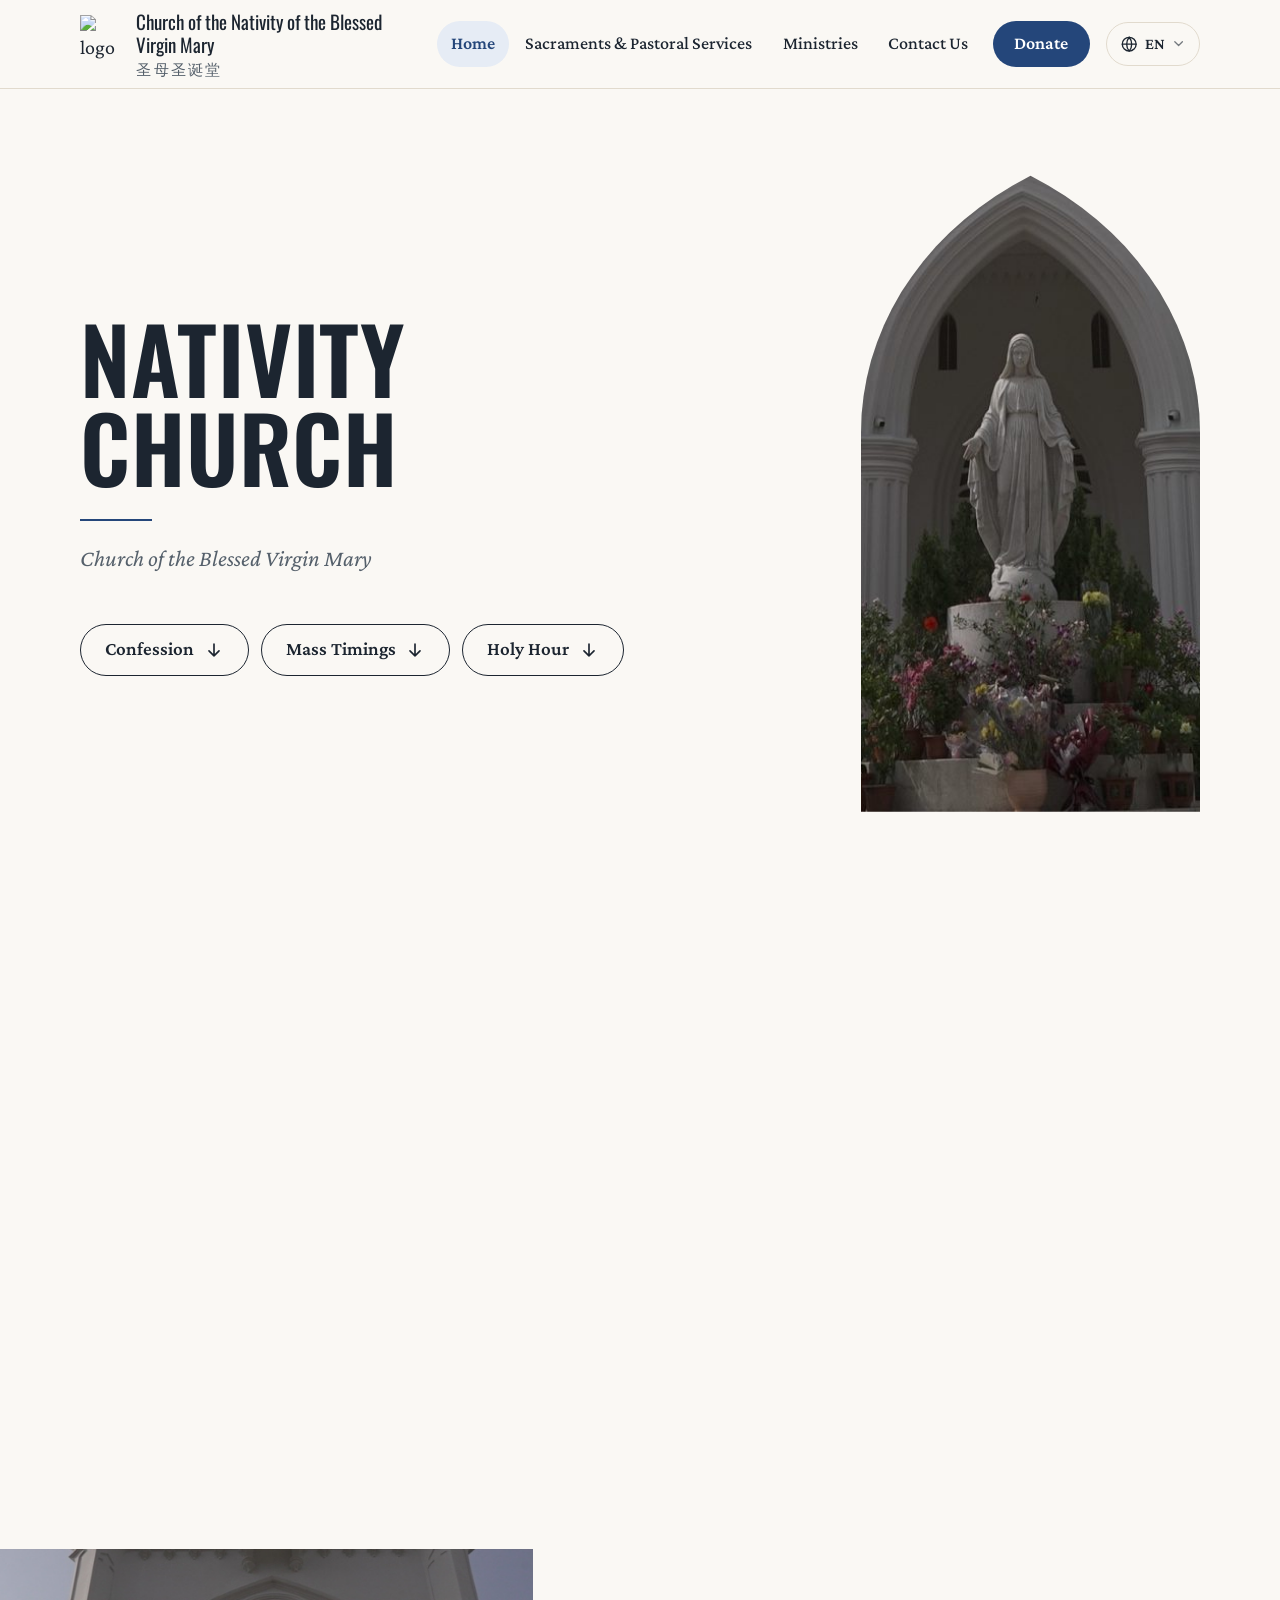
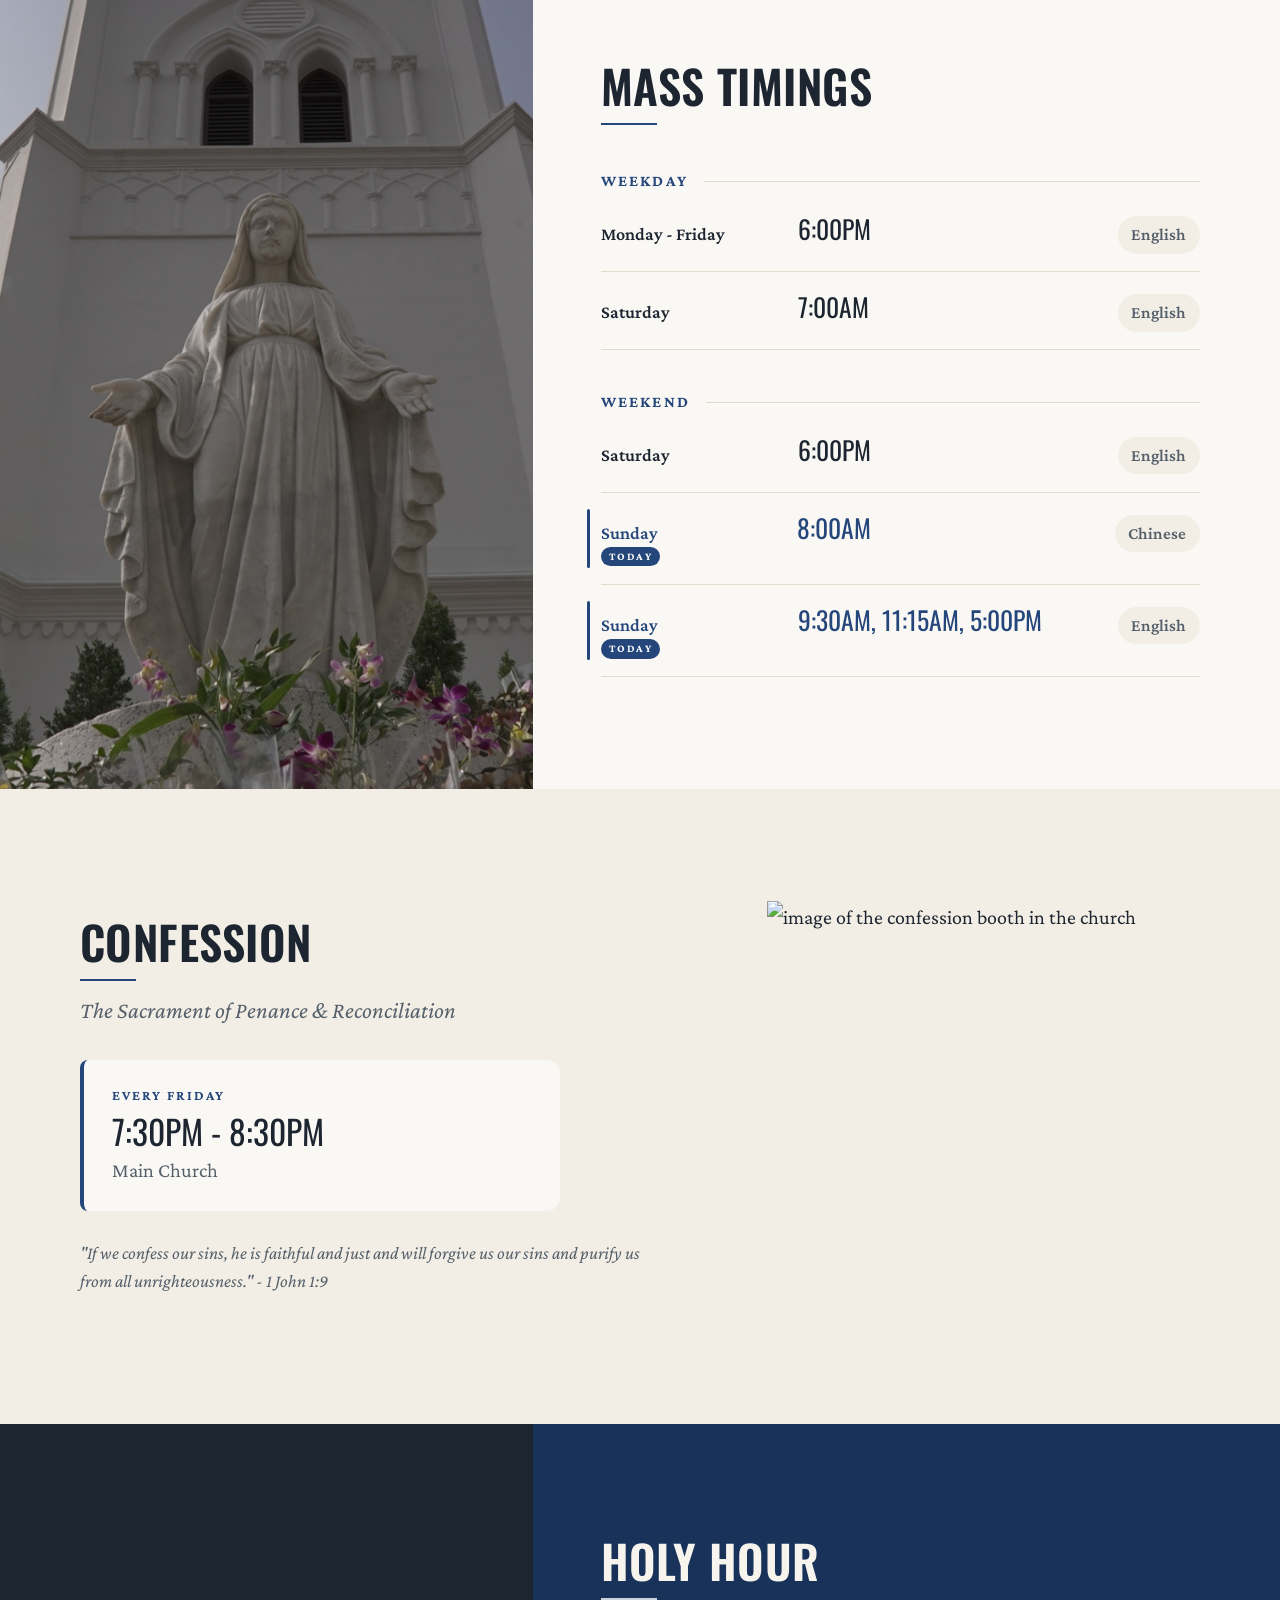
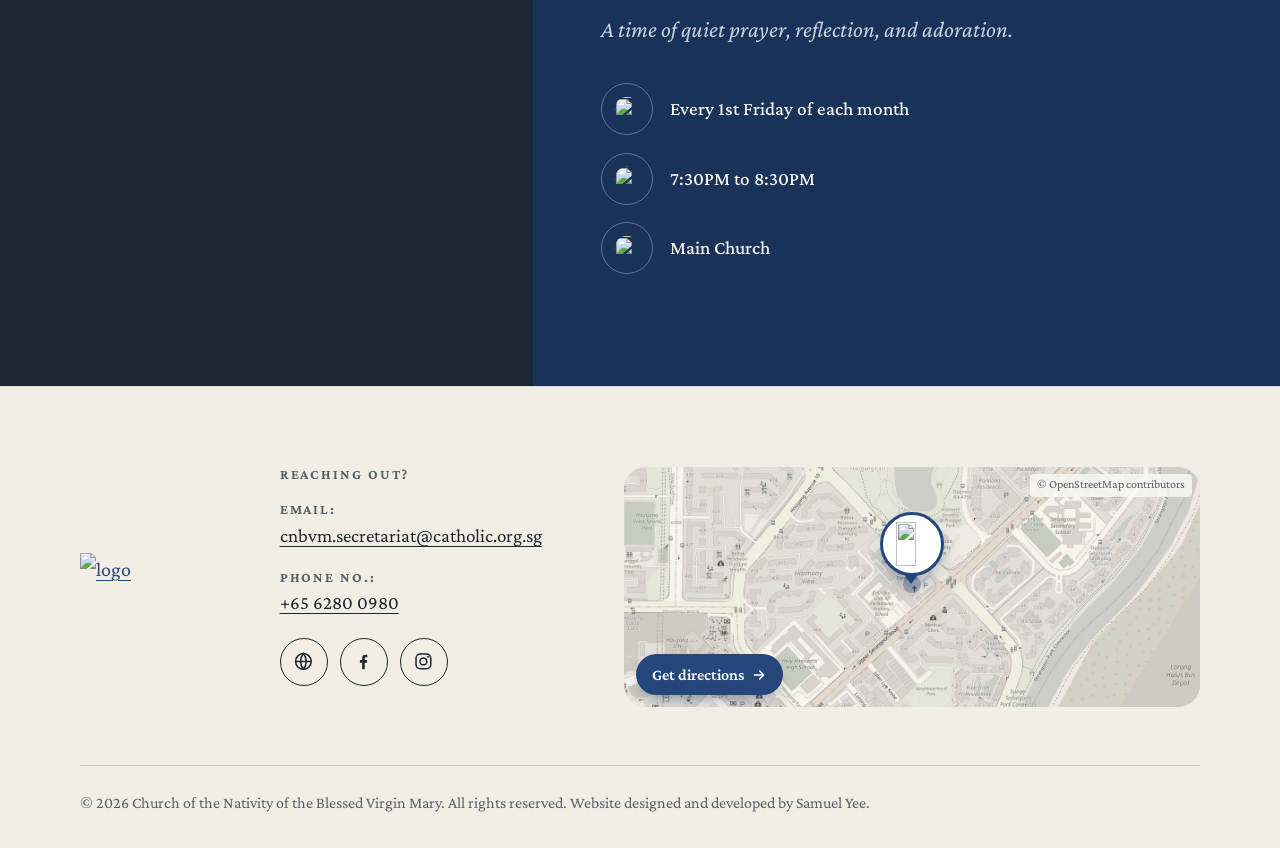
==== index.html @ 43375ed0 "commit" ====
<!DOCTYPE html>
<html lang="en">

<head>
    <meta charset="UTF-8">
    <meta name="viewport" content="width=device-width, initial-scale=1.0">
    <!-- link preview (WhatsApp, Facebook, Telegram, X, iMessage, etc.) -->
    <link rel="canonical" href="https://samwoh05.github.io/nobvm-parish-website/">
    <meta property="og:type" content="website">
    <meta property="og:site_name" content="Church of the Nativity of the Blessed Virgin Mary">
    <meta property="og:locale" content="en_SG">
    <meta property="og:title" content="Nativity Church">
    <meta property="og:description" content="Church of the Nativity of the Blessed Virgin Mary - Mass timings, Confession, Holy Hour, clergy, sacraments, ministries and more.">
    <meta property="og:url" content="https://samwoh05.github.io/nobvm-parish-website/">
    <meta property="og:image" content="https://samwoh05.github.io/nobvm-parish-website/image/og-logo.jpg">
    <meta property="og:image:secure_url" content="https://samwoh05.github.io/nobvm-parish-website/image/og-logo.jpg">
    <meta property="og:image:type" content="image/jpeg">
    <meta property="og:image:width" content="1200">
    <meta property="og:image:height" content="630">
    <meta property="og:image:alt" content="Church of the Nativity of the Blessed Virgin Mary logo: a sketch of the church">
    <!-- older link readers -->
    <link rel="image_src" href="https://samwoh05.github.io/nobvm-parish-website/image/og-logo.jpg">
    <meta itemprop="image" content="https://samwoh05.github.io/nobvm-parish-website/image/og-logo.jpg">
    <meta name="thumbnail" content="https://samwoh05.github.io/nobvm-parish-website/image/og-logo-square.jpg">
    <!-- page transition: keep the curtain up while arriving from another page on this site -->
    <script>
        try {
            if (sessionStorage.getItem('nativity-transition')) {
                sessionStorage.removeItem('nativity-transition');
                document.documentElement.classList.add('is-arriving');
                setTimeout(function () { document.documentElement.classList.remove('is-arriving'); }, 2500);
            }
        } catch (e) { }
        // language: hide the page for a moment while Chinese/Tamil is swapped in (main.js / i18n.js)
        try {
            var lang = (location.search.match(/[?&]lang=(zh|ta)\b/) || [])[1] || localStorage.getItem('nativity-lang');
            if (lang === 'zh' || lang === 'ta') {
                var root = document.documentElement;
                root.lang = lang === 'zh' ? 'zh-Hans' : 'ta';
                root.classList.add('i18n-pending');
                setTimeout(function () { root.classList.remove('i18n-pending'); }, 1500);
            }
        } catch (e) { }
    </script>
    <!-- the website title -->
    <title>Nativity Church</title>

    <!-- changing of website icon -->
    <link rel="icon" type="image/png" href="logo/mother-mary-icon.png">
    <link rel="apple-touch-icon" href="logo/apple-touch-icon.png">

    <!-- fonts used on every page -->
    <link rel="preconnect" href="https://fonts.googleapis.com">
    <link rel="preconnect" href="https://fonts.gstatic.com" crossorigin>
    <link href="https://fonts.googleapis.com/css2?family=Crimson+Pro:ital,wght@0,400..700;1,400..700&family=Oswald:wght@500..700&display=swap" rel="stylesheet">

    <!-- link to external css file under css folder -->
    <link href="css/style.css?v=20261101-1" type="text/css" rel="stylesheet">

    <!-- link to external js file -->
    <script src="i18n.js?v=20261031-1" defer></script>
    <script src="main.js?v=20261101-1" defer></script>
    <!-- <link rel="manifest" href="manifest.json"> -->

    <meta name="theme-color" content="#FAF8F4">

    <!-- meta description -->
    <meta name="description"
        content="Church of the Nativity of the Blessed Virgin Mary - Information on Church Timing, Clergy, Sacraments, Ministry and more" />
    <meta name="twitter:card" content="summary_large_image">
    <meta name="twitter:title" content="Nativity Church">
    <meta name="twitter:description" content="Church of the Nativity of the Blessed Virgin Mary - Mass timings, Confession, Holy Hour, clergy, sacraments, ministries and more.">
    <meta name="twitter:image" content="https://samwoh05.github.io/nobvm-parish-website/image/og-logo.jpg">
</head>

<body class="indexpg">
    <a class="skip-link" href="#main">Skip to content</a>

    <!-- menu bar -->
    <header class="site-header">
        <div class="container header-inner">
            <!-- logo & church name -->
            <a class="brand" href="index.html">
                <img class="brand-logo" src="logo/nativityChurchLogo.png" alt="logo" width="750" height="1016">
                <span class="brand-text">
                    <span class="brand-name">Church of the Nativity of the Blessed Virgin Mary</span>
                    <span class="brand-zh" lang="zh-Hans">圣母圣诞堂</span>
                </span>
            </a>

            <!-- menu button (smaller screens) -->
            <button class="nav-toggle" type="button" aria-expanded="false" aria-controls="site-nav">
                <span class="nav-toggle-icon" aria-hidden="true"><span></span></span>
                Menu
            </button>

            <!-- navigation -->
            <nav class="site-nav" id="site-nav" aria-label="Main">
                <ul>
                    <li><a href="index.html" aria-current="page">Home</a></li>
                    <!-- <li><a href="about.html">About Us</a></li> -->
                    <li><a href="sacrament.html">Sacraments &amp; Pastoral Services</a></li>
                    <li><a href="ministry.html">Ministries</a></li>
                    <li><a href="clergy.html">Contact Us</a></li>
                    <li><a href="donate.html" class="nav-donate">Donate</a></li>
                </ul>
            </nav>
        </div>
    </header>

    <!-- content -->
    <main id="main">
        <!-- home page -->
        <article id="home">
            <section class="hero hero--portal">
                <div class="hero-stage">
                    <!-- full photo: starts inside the doorway arch and opens up into the background as you
                         scroll (positioned by main.js) -->
                    <div class="hero-bg" aria-hidden="true">
                        <img src="image/parish-front.jpg" alt="" width="1080" height="1920" fetchpriority="high">
                        <div class="hero-shade"></div>
                    </div>

                <div class="container hero-grid">
                    <div class="hero-text">
                        <h1>NATIVITY CHURCH</h1>
                        <!-- can put a short one liner here -->
                        <p class="hero-sub lead">Church of the Blessed Virgin Mary</p>
                        <div class="hero-actions">
                            <a class="btn btn--jump" href="#confessionSch">Confession</a>
                            <a class="btn btn--jump" href="#massSchedule">Mass Timings</a>
                            <a class="btn btn--jump" href="#holyHour">Holy Hour</a>
                        </div>
                    </div>
                    <!-- arch frame, lined up with the church doorway behind the statue -->
                    <div class="hero-media hero-portal-frame"></div>
                </div>
                </div>
            </section>

            <!-- mass schedule -->
            <section id="massSchedule" class="bleed bleed--media-left">
                <!-- images on the left (full bleed) -->
                <div class="bleed-media">
                    <img src="image/mothermary1.JPG" alt="mass photo 1" width="1920" height="1080" loading="lazy"
                        data-parallax>
                </div>

                <!-- details -->
                <div class="bleed-body">
                    <h2 class="section-title">Mass Timings</h2>
                    <div class="mass-times">
                        <!-- weekday detail -->
                        <h3 class="mass-group">WEEKDAY</h3>
                        <div class="mass-row">
                            <h4>Monday - Friday</h4>
                            <p class="mass-time">6:00PM</p>
                            <p class="mass-lang">English</p>
                        </div>
                        <div class="mass-row">
                            <h4>Saturday</h4>
                            <p class="mass-time">7:00AM</p>
                            <p class="mass-lang">English</p>
                        </div>

                        <!-- weekend detail -->
                        <h3 class="mass-group">WEEKEND</h3>
                        <div class="mass-row">
                            <h4>Saturday</h4>
                            <p class="mass-time">6:00PM</p>
                            <p class="mass-lang">English</p>
                        </div>
                        <div class="mass-row">
                            <h4>Sunday</h4>
                            <p class="mass-time">8:00AM</p>
                            <p class="mass-lang">Chinese</p>
                        </div>
                        <div class="mass-row">
                            <h4>Sunday</h4>
                            <p class="mass-time">9:30AM, 11:15AM, 5:00PM</p>
                            <p class="mass-lang">English</p>
                        </div>
                        <!-- <div class="mass-row">
                            <h4>Mass</h4>
                            <p class="mass-time">11:15AM</p>
                            <p class="mass-lang">English</p>
                        </div>
                        <div class="mass-row">
                            <h4>Mass</h4>
                            <p class="mass-time">5:00PM</p>
                            <p class="mass-lang">English</p>
                        </div> -->
                    </div>
                </div>
            </section>

            <!-- confession schedule -->
            <section id="confessionSch" class="section section--stone">
                <div class="container split">
                    <!-- details on the left -->
                    <div class="split-body">
                        <h2 class="section-title">Confession</h2>
                        <p class="lead">The Sacrament of Penance &amp; Reconciliation</p>
                        <div class="info-card">
                            <p class="info-card-label">Every Friday</p>
                            <p class="info-card-time">7:30PM - 8:30PM</p>
                            <p class="info-card-place">Main Church</p>
                        </div>
                        <p class="verse">"If we confess our sins, he is faithful and just and will forgive us our sins and
                            purify us from all unrighteousness." - 1 John 1:9</p>
                    </div>
                    <!-- img on the right -->
                    <div class="split-media">
                        <img src="image/confession_1.jpg" alt="image of the confession booth in the church" width="500"
                            height="322" loading="lazy">
                    </div>
                </div>
            </section>

            <!-- holy hour -->
            <section id="holyHour" class="bleed bleed--media-left bleed--dark">
                <div class="bleed-media">
                    <img src="image/church_2.jpg" alt="" width="746" height="1076" loading="lazy" data-parallax>
                </div>
                <!-- details -->
                <div class="bleed-body holy-body">
                    <h2 class="section-title">HOLY HOUR</h2>
                    <p class="lead">A time of quiet prayer, reflection, and adoration.</p>
                    <ul class="holy-list">
                        <li>
                            <img src="image/calender_icon.png" alt="" width="75" height="75">
                            <p>Every 1st Friday of each month</p>
                        </li>
                        <li>
                            <img src="image/clock_icon.png" alt="" width="75" height="75">
                            <p>7:30PM to 8:30PM</p>
                        </li>
                        <li>
                            <img src="image/church_icon.png" alt="" width="75" height="75">
                            <p>Main Church</p>
                        </li>
                    </ul>
                </div>
            </section>
        </article>
    </main>

    <!-- Footer -->
    <footer class="site-footer">
        <div class="container footer-grid">
            <div class="footer-brand">
                <!-- back to homescreen -->
                <a class="footer-logo" href="index.html">
                    <img src="logo/nativityChurchLogo.png" alt="logo" width="750" height="1016">
                </a>
            </div>


            <div class="footer-contact">
                <h2 class="footer-heading">Reaching out?</h2>
                <p><b>Email: </b><a href="mailto:cnbvm.secretariat@catholic.org.sg">cnbvm.secretariat@catholic.org.sg</a></p>
                <p><b>Phone no.: </b><a href="tel:+6562800980">+65 6280 0980</a></p>
                <div class="social">
                    <a href="https://mycatholic.sg/parish/nativityofblessedvirgin" target="_blank" rel="noopener"
                        class="social-link" aria-label="myCatholic.sg"><svg viewBox="0 0 24 24" fill="none" stroke="currentColor" stroke-width="1.75" stroke-linecap="round" stroke-linejoin="round" aria-hidden="true"><circle cx="12" cy="12" r="9"/><path d="M3 12h18M12 3a14 14 0 0 1 0 18M12 3a14 14 0 0 0 0 18"/></svg></a>

                    <a href="https://www.facebook.com/ChurchOfTheNativityOfTheBlessedVirginMary/mentions/" target="_blank"
                        rel="noopener" class="social-link" aria-label="Facebook"><svg viewBox="0 0 24 24" fill="currentColor" aria-hidden="true"><path d="M13.5 21v-7.5h2.5l.4-3h-2.9V8.6c0-.9.3-1.5 1.5-1.5h1.5V4.4c-.3 0-1.2-.1-2.2-.1-2.2 0-3.7 1.3-3.7 3.8v2.4H8v3h2.6V21h2.9z"/></svg></a>

                    <a href="https://www.instagram.com/nativitychurchsg/" target="_blank" rel="noopener"
                        class="social-link" aria-label="Instagram"><svg viewBox="0 0 24 24" fill="none" stroke="currentColor" stroke-width="1.75" aria-hidden="true"><rect x="3.5" y="3.5" width="17" height="17" rx="5"/><circle cx="12" cy="12" r="4"/><circle cx="17.3" cy="6.7" r="1.1" fill="currentColor" stroke="none"/></svg></a>
                </div>
            </div>

            <!-- where to find us: map from OpenStreetMap, recoloured to match the site; tapping it opens Google Maps -->
            <div class="footer-map">
                <img class="footer-map-img" src="image/footer-map.jpg" alt="" width="1800" height="760" loading="lazy">
                <span class="footer-map-pin" aria-hidden="true"><img src="logo/nativityChurchLogo.png" alt="" width="750" height="1016"></span>
                <a class="footer-map-link" href="https://maps.app.goo.gl/Wim4fjSCAS21MsJy7" target="_blank" rel="noopener">
                    <span class="footer-map-card">
                        <span class="footer-map-name sr-only">Church of the Nativity of the Blessed Virgin Mary</span>
                        <span class="footer-map-cta">Get directions</span>
                    </span>
                </a>
                <a class="footer-map-credit" href="https://www.openstreetmap.org/copyright" target="_blank" rel="noopener">© OpenStreetMap contributors</a>
            </div>
        </div>

        <div class="container footer-bottom">
            <p>© 2026 Church of the Nativity of the Blessed Virgin Mary. All rights reserved. Website designed and
                developed by Samuel Yee.</p>
        </div>
    </footer>
</body>

</html>
---- css/style.css ----
/*=================================================
    Church of the Nativity of the Blessed Virgin Mary
    Stylesheet
=================================================*/

/*=======================
         fonts
=======================*/
@font-face {
    font-family: "Gloock";
    src: url("../font/Gloock-Regular.woff") format("woff");
    font-weight: 400;
    font-display: swap;
}

/* Headings use Oswald (free, Google Fonts): the closest open-licence match to Moara Bold Condensed. */

/* Athelas (text) is an Apple system font: it is used wherever the device has it; it can't be served
   from the site, so Crimson Pro (loaded from Google Fonts in each page's <head>) stands in elsewhere. */

/*=======================
         tokens
=======================*/
:root {
    color-scheme: light;

    /* colour — warm white plaster, deep ink, Marian blue */
    --paper: #FAF8F4;
    --stone: #F2EEE6;
    --line: #E1DACD;
    --ink: #1C2530;
    --muted: #55606B;
    --marian: #24467A;
    --marian-deep: #18325A;
    --marian-tint: #E6ECF5;
    --on-dark: #F7F4EE;
    --on-dark-muted: #C9D1DC;

    /* type */
    --font-display: "Oswald", "Gloock", "Noto Sans Tamil", "Tamil Sangam MN", "Songti SC", "Noto Serif SC", "Noto Serif CJK SC", Georgia, serif;
    --font-body: "Athelas", "Crimson Pro", "Noto Sans Tamil", "Tamil Sangam MN", "Songti SC", "PingFang SC", "Hiragino Sans GB", "Noto Sans SC", "Microsoft YaHei", system-ui, sans-serif;
    --font-quote: var(--font-body);

    --fs-display: clamp(2.75rem, 1.35rem + 5.4vw, 5.75rem);
    --fs-h1: clamp(2.25rem, 1.55rem + 2.9vw, 4rem);
    --fs-h2: clamp(1.875rem, 1.4rem + 1.9vw, 2.875rem);
    --fs-h3: clamp(1.375rem, 1.2rem + 0.6vw, 1.75rem);
    --fs-lead: clamp(1.1875rem, 1.05rem + 0.5vw, 1.4375rem);
    --fs-body: 1.25rem;
    --fs-small: 1.125rem;
    --fs-label: .875rem;
    --tracking-display: .01em;
    --tracking-label: .14em;
    --tracking-caps: .06em;
    --leading-display: 1.05;
    --leading-body: 1.65;

    /* shape & space */
    --radius-lg: 22px;
    --radius: 14px;
    --radius-sm: 8px;
    --gutter: clamp(1rem, 4vw, 2.5rem);
    /* from the content's edge to the screen's edge: photos pull out by this much to run off the page */
    --screen-edge: max(var(--gutter), calc((100vw - 1200px) / 2 + var(--gutter)));
    --section-y: clamp(4rem, 3rem + 5vw, 7.5rem);
    --header-h: 84px;

    --shadow: 0 1px 2px rgba(28, 37, 48, .06), 0 18px 40px -18px rgba(24, 50, 90, .28);
    --ease: cubic-bezier(.2, .7, .2, 1);


    /* the church doorway behind the statue (333 × 625 px in parish-front.jpg, arch springs at 252 px);
       the same curve main.js draws */
    --lancet: url("data:image/svg+xml,%3Csvg xmlns='http://www.w3.org/2000/svg' viewBox='0 0 333 625' preserveAspectRatio='none'%3E%3Cpath d='M0 625V252A333 291 0 0 1 166.5 0A333 291 0 0 1 333 252V625z'/%3E%3C/svg%3E");

    /* icons */
    --i-arrow-down: url("data:image/svg+xml,%3Csvg xmlns='http://www.w3.org/2000/svg' viewBox='0 0 24 24' fill='none' stroke='%23000' stroke-width='2' stroke-linecap='round' stroke-linejoin='round'%3E%3Cpath d='M12 5v14M6 13l6 6 6-6'/%3E%3C/svg%3E");
    --i-arrow-right: url("data:image/svg+xml,%3Csvg xmlns='http://www.w3.org/2000/svg' viewBox='0 0 24 24' fill='none' stroke='%23000' stroke-width='2' stroke-linecap='round' stroke-linejoin='round'%3E%3Cpath d='M5 12h14M13 6l6 6-6 6'/%3E%3C/svg%3E");
}

/*============================
        reset & elements
=============================*/
*,
*::before,
*::after {
    box-sizing: border-box;
    margin: 0;
    padding: 0;
}

html {
    scroll-behavior: smooth;
    -webkit-text-size-adjust: 100%;
    text-size-adjust: 100%;
}

body {
    min-height: 100vh;
    background-color: var(--paper);
    color: var(--ink);
    font-family: var(--font-body);
    font-size: var(--fs-body);
    font-weight: 400;
    line-height: var(--leading-body);
    -webkit-font-smoothing: antialiased;
    -moz-osx-font-smoothing: grayscale;
    overflow-x: hidden;
}

img {
    display: block;
    max-width: 100%;
    height: auto;
}

h1,
h2,
h3,
h4 {
    font-family: var(--font-display);
    font-weight: 600;
    line-height: var(--leading-display);
    text-wrap: balance;
}

p {
    text-wrap: pretty;
}

b,
strong {
    font-weight: 650;
}

a {
    color: var(--marian);
    text-decoration-thickness: 1px;
    text-underline-offset: .22em;
    transition: color .2s var(--ease);
}

a:hover {
    color: var(--marian-deep);
}

:focus-visible {
    outline: 3px solid var(--marian);
    outline-offset: 3px;
    border-radius: 6px;
}

[id] {
    scroll-margin-top: calc(var(--header-h) + 1rem);
}

button {
    font: inherit;
}

main {
    display: block;
}

/*============================
        layout helpers
=============================*/
.container {
    width: 100%;
    max-width: 1200px;
    margin-inline: auto;
    padding-inline: var(--gutter);
}

.section {
    padding-block: var(--section-y);
}

.section--stone {
    background-color: var(--stone);
}

.section-title {
    font-size: var(--fs-h2);
    text-transform: uppercase;
    letter-spacing: var(--tracking-display);
    margin-bottom: clamp(1.75rem, 1rem + 2.5vw, 3rem);
}

.lead {
    font-family: var(--font-quote);
    font-style: italic;
    font-size: var(--fs-lead);
    line-height: 1.5;
    color: var(--muted);
}

.skip-link {
    position: absolute;
    left: 1rem;
    top: 1rem;
    /* parked above the screen by its own height, so longer translations stay hidden too */
    transform: translateY(calc(-100% - 2rem));
    z-index: 100;
    padding: .75rem 1.25rem;
    border-radius: var(--radius-sm);
    background: var(--ink);
    color: var(--on-dark);
    font-weight: 600;
    text-decoration: none;
}

.skip-link:focus {
    transform: none;
    color: var(--on-dark);
}

/*============================
           buttons
=============================*/
.btn {
    display: inline-flex;
    align-items: center;
    justify-content: center;
    gap: .6rem;
    min-height: 3.25rem;
    padding: .7rem 1.5rem;
    border: 1.5px solid var(--ink);
    border-radius: 999px;
    background-color: transparent;
    color: var(--ink);
    font-family: var(--font-body);
    font-size: 1.1875rem;
    font-weight: 600;
    line-height: 1.2;
    text-align: center;
    text-decoration: none;
    cursor: pointer;
    transition: background-color .25s var(--ease), color .25s var(--ease), border-color .25s var(--ease), transform .15s var(--ease);
}

.btn:hover {
    background-color: var(--ink);
    color: var(--paper);
}

.btn:active {
    transform: translateY(1px) scale(.99);
}

.btn--primary {
    border-color: var(--marian);
    background-color: var(--marian);
    color: #fff;
}

.btn--primary:hover {
    border-color: var(--marian-deep);
    background-color: var(--marian-deep);
    color: #fff;
}

/* jump-to-section buttons get a small down arrow */
.btn--jump::after {
    content: "";
    flex-shrink: 0;
    width: 1.05em;
    height: 1.05em;
    background-color: currentColor;
    -webkit-mask: var(--i-arrow-down) center / contain no-repeat;
    mask: var(--i-arrow-down) center / contain no-repeat;
    transition: transform .25s var(--ease);
}

.btn--jump:hover::after {
    transform: translateY(2px);
}

/* ======================
          header
========================*/
.site-header {
    position: sticky;
    top: 0;
    z-index: 50;
    background-color: rgba(250, 248, 244, .94);
    -webkit-backdrop-filter: saturate(1.4) blur(12px);
    backdrop-filter: saturate(1.4) blur(12px);
    border-bottom: 1px solid var(--line);
    transition: box-shadow .3s var(--ease);
}

/* soft shadow once the page is scrolled (set by main.js) */
.site-header.is-scrolled {
    box-shadow: 0 14px 30px -22px rgba(28, 37, 48, .45);
}

.header-inner {
    display: flex;
    align-items: center;
    justify-content: space-between;
    gap: 1.5rem;
    min-height: var(--header-h);
    padding-block: .65rem;
}

.brand {
    display: flex;
    align-items: center;
    gap: .85rem;
    color: var(--ink);
    text-decoration: none;
}

.brand:hover {
    color: var(--ink);
}

.brand-logo {
    width: auto;
    height: 58px;
    flex-shrink: 0;
}

.brand-text {
    display: flex;
    flex-direction: column;
    line-height: 1.2;
}

.brand-name {
    max-width: 17em;
    font-family: var(--font-display);
    font-size: 1.1875rem;
}

.brand-zh {
    margin-top: .2rem;
    font-family: var(--font-display);
    font-size: .95rem;
    letter-spacing: var(--tracking-label);
    color: var(--muted);
}

/* nav */
.site-nav ul {
    display: flex;
    align-items: center;
    gap: .2rem;
    list-style: none;
}

.site-nav a {
    display: inline-flex;
    align-items: center;
    min-height: 2.75rem;
    padding: .5rem .85rem;
    border-radius: 999px;
    color: var(--ink);
    font-size: var(--fs-small);
    font-weight: 500;
    text-decoration: none;
    white-space: nowrap;
    transition: background-color .2s var(--ease), color .2s var(--ease);
}

.site-nav a:hover {
    background-color: var(--stone);
    color: var(--ink);
}

.site-nav a[aria-current="page"] {
    background-color: var(--marian-tint);
    color: var(--marian);
    font-weight: 600;
}

.site-nav a.nav-donate {
    margin-left: .5rem;
    padding-inline: 1.35rem;
    background-color: var(--marian);
    color: #fff;
    font-weight: 600;
}

.site-nav a.nav-donate:hover,
.site-nav a.nav-donate[aria-current="page"] {
    background-color: var(--marian-deep);
    color: #fff;
}

/* menu button (small screens only) */
.nav-toggle {
    display: none;
    align-items: center;
    gap: .6rem;
    flex-shrink: 0;
    min-height: 3rem;
    padding: .5rem 1.1rem;
    border: 1.5px solid var(--ink);
    border-radius: 999px;
    background: transparent;
    color: var(--ink);
    font-size: var(--fs-small);
    font-weight: 600;
    cursor: pointer;
}

.nav-toggle-icon {
    position: relative;
    width: 18px;
    height: 12px;
}

.nav-toggle-icon::before,
.nav-toggle-icon::after,
.nav-toggle-icon span {
    content: "";
    position: absolute;
    left: 0;
    width: 100%;
    height: 2px;
    border-radius: 2px;
    background-color: currentColor;
    transition: transform .25s var(--ease), opacity .2s var(--ease);
}

.nav-toggle-icon::before {
    top: 0;
}

.nav-toggle-icon span {
    top: 5px;
}

.nav-toggle-icon::after {
    top: 10px;
}

.nav-open .nav-toggle-icon::before {
    transform: translateY(5px) rotate(45deg);
}

.nav-open .nav-toggle-icon span {
    opacity: 0;
}

.nav-open .nav-toggle-icon::after {
    transform: translateY(-5px) rotate(-45deg);
}

@media (max-width: 1199px) {
    .nav-toggle {
        display: inline-flex;
    }

    .site-nav {
        position: absolute;
        top: 100%;
        left: 0;
        right: 0;
        display: none;
        max-height: calc(100vh - var(--header-h));
        overflow-y: auto;
        background-color: var(--paper);
        border-bottom: 1px solid var(--line);
        box-shadow: 0 24px 40px -24px rgba(28, 37, 48, .35);
    }

    .nav-open .site-nav {
        display: block;
    }

    .site-nav ul {
        flex-direction: column;
        align-items: stretch;
        gap: 0;
        max-width: 1200px;
        margin-inline: auto;
        padding: .5rem var(--gutter) 1.5rem;
    }

    .site-nav li+li {
        border-top: 1px solid var(--line);
    }

    .site-nav li:last-child {
        border-top: 0;
    }

    .site-nav a {
        display: flex;
        justify-content: space-between;
        min-height: 3.75rem;
        padding: .75rem .25rem;
        border-radius: 0;
        font-size: 1.25rem;
        white-space: normal;
    }

    .site-nav a::after {
        content: "";
        flex-shrink: 0;
        width: 1.25rem;
        height: 1.25rem;
        margin-left: 1rem;
        background-color: currentColor;
        opacity: .45;
        -webkit-mask: var(--i-arrow-right) center / contain no-repeat;
        mask: var(--i-arrow-right) center / contain no-repeat;
    }

    .site-nav a:hover,
    .site-nav a[aria-current="page"] {
        background-color: transparent;
        color: var(--marian);
    }

    .site-nav a[aria-current="page"]::after {
        opacity: 1;
    }

    .site-nav a.nav-donate {
        justify-content: center;
        margin: 1rem 0 0;
        border-radius: 999px;
    }

    .site-nav a.nav-donate::after {
        display: none;
    }
}

@media (max-width: 600px) {
    :root {
        --header-h: 76px;
    }

    .header-inner {
        gap: .75rem;
    }

    .brand {
        gap: .6rem;
    }

    .brand-logo {
        height: 46px;
    }

    .brand-name {
        font-size: 1rem;
    }

    .brand-zh {
        font-size: .8125rem;
    }

    .nav-toggle {
        padding-inline: .9rem;
    }
}

/*============================
            FOOTER
=============================*/
.site-footer {
    --footer-gap: clamp(2.5rem, 2rem + 2vw, 4rem);
    padding-top: clamp(3rem, 2rem + 4vw, 5rem);
    background-color: var(--stone);
    border-top: 1px solid var(--line);
}

.footer-grid {
    display: grid;
    grid-template-columns: auto minmax(16rem, 1fr) minmax(20rem, 1.9fr);
    gap: 2.25rem clamp(1.5rem, 1rem + 2vw, 3rem);
}

/* the church sketch stands on the footer's divider line, like the building on its ground */
.footer-brand {
    align-self: end;
    margin-bottom: calc(-1 * var(--footer-gap) - 2px);
}

.footer-logo {
    display: block;
    width: fit-content;
    transition: transform .4s var(--ease);
}

.footer-logo:hover {
    transform: translateY(-4px);
}

.footer-logo img {
    width: auto;
    height: clamp(200px, 150px + 5vw, 250px);
}

.footer-heading {
    margin-bottom: 1.1rem;
    font-family: var(--font-body);
    font-size: var(--fs-label);
    font-weight: 700;
    letter-spacing: var(--tracking-label);
    text-transform: uppercase;
    color: var(--muted);
}

.footer-contact p {
    margin-bottom: 1rem;
    font-size: 1.1875rem;
    line-height: 1.5;
    overflow-wrap: anywhere;
}

.footer-contact b {
    display: block;
    margin-bottom: .1rem;
    font-size: var(--fs-label);
    font-weight: 700;
    letter-spacing: var(--tracking-label);
    text-transform: uppercase;
    color: var(--muted);
}

.footer-contact a {
    color: var(--ink);
}

.footer-contact a:hover {
    color: var(--marian);
}

.social {
    display: flex;
    gap: .75rem;
    margin-top: 1.25rem;
}

.social-link {
    display: grid;
    place-items: center;
    width: 3rem;
    height: 3rem;
    border: 1.5px solid var(--ink);
    border-radius: 50%;
    color: var(--ink);
    transition: background-color .25s var(--ease), color .25s var(--ease), border-color .25s var(--ease);
}

.social-link svg {
    width: 1.3rem;
    height: 1.3rem;
}

.social-link:hover {
    border-color: var(--marian);
    background-color: var(--marian);
    color: #fff;
}

.footer-bottom {
    margin-top: var(--footer-gap);
    padding-bottom: 2rem;
}

.footer-bottom p {
    padding-top: 1.5rem;
    /* room for the back-to-top button, so it never sits on the words */
    padding-right: 4rem;
    border-top: 1px solid #CFC6B6;
    font-size: 1rem;
    color: var(--muted);
}

/* map: the right-hand column, as tall as the row beside it */
.footer-map {
    position: relative;
    align-self: stretch;
    min-height: 15rem;
    overflow: hidden;
    border-radius: var(--radius-lg);
    background-color: var(--line);
    isolation: isolate;
}

/* the map image is centred on the church, so cropping to any shape keeps it in the middle */
.footer-map-img {
    position: absolute;
    inset: 0;
    width: 100%;
    height: 100%;
    object-fit: cover;
    object-position: center;
    /* zoomed in a little (the image is larger than shown, so it stays sharp); centred on the church */
    transform: scale(1.4);
    transition: transform .9s var(--ease);
}

.footer-map:hover .footer-map-img {
    transform: scale(1.46);
}

/* pin: the church sketch in a white badge, its point exactly on the church, with a soft pulse */
.footer-map-pin {
    position: absolute;
    left: 50%;
    top: 50%;
    z-index: 1;
    display: grid;
    place-items: center;
    width: 4rem;
    height: 4rem;
    margin: -4.7rem 0 0 -2rem;
    border: 3px solid var(--marian);
    border-radius: 50%;
    background-color: #fff;
    box-shadow: 0 10px 22px -8px rgba(24, 50, 90, .55);
    transition: transform .35s var(--ease);
}

.footer-map-pin img {
    width: auto;
    height: 2.7rem;
}

/* the point of the pin */
.footer-map-pin::after {
    content: "";
    position: absolute;
    top: 100%;
    left: 50%;
    width: 0;
    height: 0;
    margin-left: -.55rem;
    border: .55rem solid transparent;
    border-top: .7rem solid var(--marian);
    border-bottom: 0;
}

/* a soft ring that pulses out from the exact spot */
.footer-map-pin::before {
    content: "";
    position: absolute;
    left: 50%;
    top: calc(100% + .7rem);
    width: 1.1rem;
    height: 1.1rem;
    margin: -.55rem 0 0 -.55rem;
    border-radius: 50%;
    background-color: rgba(36, 70, 122, .35);
    animation: map-pulse 2.4s var(--ease) infinite;
}

@keyframes map-pulse {
    from {
        transform: scale(.6);
        opacity: .9;
    }

    to {
        transform: scale(2.6);
        opacity: 0;
    }
}

.footer-map:hover .footer-map-pin {
    transform: translateY(-4px);
}

.footer-map-credit {
    position: absolute;
    top: .4rem;
    right: .5rem;
    z-index: 2;
    padding: .1rem .45rem;
    border-radius: 4px;
    background-color: rgba(250, 248, 244, .85);
    color: var(--muted);
    font-size: .75rem;
    text-decoration: none;
}

.footer-map-credit:hover {
    color: var(--marian);
    text-decoration: underline;
}

/* the whole map opens Google Maps; the card names the church and invites directions */
.footer-map-link {
    position: absolute;
    inset: 0;
    z-index: 1;
    display: flex;
    align-items: flex-end;
    padding: .75rem;
    color: var(--ink);
    text-decoration: none;
}

.footer-map-link:focus-visible {
    outline-offset: -4px;
    border-radius: var(--radius-lg);
}

/* just the "Get directions" button; the church's name is there for screen readers */
.footer-map-card {
    display: flex;
    transition: transform .35s var(--ease);
}

.footer-map:hover .footer-map-card {
    transform: translateY(-3px);
}

.footer-map-name {
    font-family: var(--font-display);
    font-size: 1.125rem;
    font-weight: 600;
    line-height: 1.2;
}

.footer-map-cta {
    display: inline-flex;
    align-items: center;
    gap: .45rem;
    min-height: 2.5rem;
    padding: .45rem 1rem;
    border-radius: 999px;
    background-color: var(--marian);
    box-shadow: 0 8px 18px -8px rgba(24, 50, 90, .6);
    color: #fff;
    font-size: 1rem;
    font-weight: 600;
    transition: background-color .25s var(--ease);
}

.footer-map-cta::after {
    content: "";
    width: 1rem;
    height: 1rem;
    background-color: currentColor;
    -webkit-mask: var(--i-arrow-right) center / contain no-repeat;
    mask: var(--i-arrow-right) center / contain no-repeat;
    transition: transform .25s var(--ease);
}

.footer-map:hover .footer-map-cta {
    background-color: var(--marian-deep);
}

.footer-map:hover .footer-map-cta::after {
    transform: translateX(3px);
}

/* tablets: contact and map side by side, then the church centred on its line */
@media (max-width: 960px) {
    .footer-grid {
        grid-template-columns: minmax(15rem, 1fr) 1.3fr;
    }

    .footer-brand {
        grid-column: 1 / -1;
        order: 99;
        justify-self: center;
    }

    .footer-logo img {
        height: clamp(170px, 130px + 8vw, 220px);
    }
}

/* phones: one column, a shorter map */
@media (max-width: 560px) {
    .footer-grid {
        grid-template-columns: 1fr;
        gap: 1.75rem;
    }

    .footer-map {
        min-height: 0;
        height: 210px;
    }

    .footer-logo img {
        height: 150px;
    }

    .footer-bottom {
        padding-bottom: 1.5rem;
    }

    .footer-bottom p {
        padding-top: 1.1rem;
        font-size: .8125rem;
        line-height: 1.55;
    }
}

/*============================
        page heroes
=============================*/
.page-hero {
    --hero-pad: clamp(2.5rem, 1.5rem + 4vw, 5rem);
    padding-block: var(--hero-pad);
    border-bottom: 1px solid var(--line);
    overflow-x: clip;
}

.page-hero-grid {
    display: grid;
    grid-template-columns: 1.05fr .95fr;
    align-items: center;
    gap: clamp(2rem, 1rem + 4vw, 5rem);
}

.page-title {
    font-size: var(--fs-h1);
    text-transform: uppercase;
    letter-spacing: var(--tracking-display);
}

.page-sub {
    max-width: 30em;
    margin-top: 1rem;
    font-family: var(--font-quote);
    font-style: italic;
    font-size: var(--fs-lead);
    line-height: 1.5;
    color: var(--muted);
}

.jump-links {
    display: flex;
    flex-wrap: wrap;
    gap: .75rem;
    margin-top: 2rem;
}

/* no frame: the photo runs off the right edge of the screen and fills the hero from top to bottom */
.page-hero-media {
    position: relative;
    align-self: stretch;
    min-height: clamp(340px, 34vw, 520px);
    margin-block: calc(-1 * var(--hero-pad));
    margin-right: calc(-1 * var(--screen-edge));
    overflow: hidden;
    background-color: var(--stone);
}

.page-hero-media img {
    position: absolute;
    inset: 0;
    width: 100%;
    height: 100%;
    object-fit: cover;
}

@media (max-width: 860px) {
    .page-hero-grid {
        grid-template-columns: 1fr;
    }

    /* phones and tablets: edge to edge under the title, down to the hero's bottom line */
    .page-hero-media {
        min-height: 0;
        aspect-ratio: 16 / 10;
        margin: 0 calc(-1 * var(--gutter)) calc(-1 * var(--hero-pad));
    }
}

@media (max-width: 560px) {
    .jump-links {
        flex-direction: column;
    }

    .jump-links .btn {
        width: 100%;
        justify-content: space-between;
    }
}

/* ======================
            HOME
========================*/
.hero {
    padding-block: clamp(2.5rem, 1.5rem + 4vw, 5rem) clamp(3.5rem, 2rem + 5vw, 6.5rem);
}

.hero-grid {
    display: grid;
    grid-template-columns: 1.15fr .85fr;
    align-items: center;
    gap: clamp(2rem, 1rem + 5vw, 6rem);
}

.hero h1 {
    font-size: var(--fs-display);
    line-height: .98;
    letter-spacing: var(--tracking-display);
}

.hero h1::after {
    content: "";
    display: block;
    width: 72px;
    height: 2px;
    margin-top: clamp(1.25rem, 1rem + 1vw, 2rem);
    background-color: var(--marian);
}

.hero-sub {
    margin-top: 1.25rem;
}

.hero-actions {
    display: flex;
    flex-wrap: wrap;
    gap: .75rem;
    margin-top: clamp(2rem, 1.5rem + 2vw, 3rem);
}

.hero-media {
    justify-self: end;
    width: 100%;
    max-width: 460px;
}

.hero-media img {
    width: 100%;
    aspect-ratio: 4 / 5;
    object-fit: cover;
    object-position: center 30%;
}

/* 404 page: no frame, the photo runs off the right edge and fills the section top to bottom */
.notfound {
    --pad-top: clamp(2.5rem, 1.5rem + 4vw, 5rem);
    --pad-bottom: clamp(3.5rem, 2rem + 5vw, 6.5rem);
    overflow-x: clip;
}

.notfound .hero-media {
    position: relative;
    align-self: stretch;
    justify-self: stretch;
    width: auto;
    max-width: none;
    min-height: 420px;
    margin: calc(-1 * var(--pad-top)) calc(-1 * var(--screen-edge)) calc(-1 * var(--pad-bottom)) 0;
    overflow: hidden;
    background-color: var(--stone);
}

.notfound .hero-media img {
    position: absolute;
    inset: 0;
    height: 100%;
    aspect-ratio: auto;
}

@media (max-width: 860px) {
    .hero-grid {
        grid-template-columns: 1fr;
    }

    .hero-media {
        justify-self: center;
        max-width: 380px;
    }

    .notfound .hero-media {
        min-height: 0;
        aspect-ratio: 16 / 10;
        margin: 0 calc(-1 * var(--gutter)) calc(-1 * var(--pad-bottom));
    }
}

@media (max-width: 560px) {
    .hero-actions {
        flex-direction: column;
    }

    .hero-actions .btn {
        width: 100%;
        justify-content: space-between;
    }
}

/* ======================
    home hero: the doorway "portal"
    The arch frame lines up with the doorway behind the statue; as you scroll it opens
    into a full background photo (main.js adds .portal-ready and drives the motion).
========================*/
.hero-portal-frame {
    justify-self: end;
    width: auto;
    max-width: none;
    height: clamp(380px, calc((100vh - var(--header-h)) * .78), 640px);
    aspect-ratio: 333 / 625;
    /* without the script: a still view of the doorway, cropped to the same arch */
    background: url("../image/parish-front.jpg") 51.27% 100% / 324.32% auto no-repeat;
    -webkit-mask: var(--lancet) center / 100% 100% no-repeat;
    mask: var(--lancet) center / 100% 100% no-repeat;
}

.hero-bg {
    display: none;
}

.hero--portal.portal-ready {
    --stage-h: calc(100vh - var(--header-live, var(--header-h)));
    height: calc(var(--stage-h) * 1.8);
    padding: 0;
}

@supports (height: 100svh) {
    .hero--portal.portal-ready {
        --stage-h: calc(100svh - var(--header-live, var(--header-h)));
    }
}

.portal-ready .hero-stage {
    position: sticky;
    top: var(--header-live, var(--header-h));
    display: flex;
    align-items: center;
    height: var(--stage-h);
    overflow: hidden;
}

.portal-ready .hero-grid {
    position: relative;
    z-index: 1;
}

.portal-ready .hero-portal-frame {
    visibility: hidden;
    animation: none;
}

.portal-ready .hero-bg {
    display: block;
    position: absolute;
    inset: 0;
    overflow: hidden;
    animation: fade-in 1s .15s var(--ease) both;
}

.hero-bg img {
    position: absolute;
    top: 0;
    left: 0;
    width: 1080px;
    max-width: none;
    height: 1920px;
    transform-origin: 0 0;
}

.hero-shade {
    position: absolute;
    inset: 0;
    background: linear-gradient(90deg, rgba(14, 22, 34, .82) 0%, rgba(14, 22, 34, .6) 42%, rgba(14, 22, 34, .18) 100%);
    opacity: var(--shade, 0);
    transition: opacity .35s var(--ease);
}

@keyframes fade-in {
    from {
        opacity: 0;
    }
}

/* once the photo has opened up behind the text, the text turns light */
.hero--portal .hero-text h1,
.hero--portal .hero-sub,
.hero--portal .hero-actions .btn {
    transition: color .4s var(--ease), border-color .4s var(--ease), background-color .25s var(--ease);
}

.hero--portal .hero-text h1::after {
    transition: background-color .4s var(--ease);
}

.hero--portal .hero-text h1,
.hero--portal .hero-sub {
    transition: color .4s var(--ease), text-shadow .3s var(--ease);
}

/* while the opening photo is only partly behind the text: a soft pale glow and filled buttons keep it readable */
.hero--portal.is-crossing .hero-text h1,
.hero--portal.is-crossing .hero-sub {
    text-shadow: 0 0 .35rem var(--paper), 0 0 1.4rem var(--paper), 0 0 2.5rem var(--paper);
}

.hero--portal.is-crossing .hero-actions .btn {
    background-color: var(--paper);
}

.hero--portal.is-open .hero-text h1 {
    color: #fff;
}

.hero--portal.is-open .hero-text h1::after {
    background-color: var(--on-dark);
}

.hero--portal.is-open .hero-sub {
    color: var(--on-dark-muted);
}

.hero--portal.is-open .hero-actions .btn {
    border-color: rgba(255, 255, 255, .85);
    color: #fff;
}

.hero--portal.is-open .hero-actions .btn::before {
    background-color: var(--paper);
}

.hero--portal.is-open .hero-actions .btn:hover {
    color: var(--ink);
}

.hero--portal.is-open :focus-visible {
    outline-color: #fff;
}

@media (max-width: 860px) {
    .hero-portal-frame {
        justify-self: center;
        height: min(64vh, 520px);
    }

    /* phones and tablets: arch above, text below, all within one screen */
    .portal-ready .hero-grid {
        display: flex;
        flex-direction: column;
        justify-content: center;
        gap: clamp(1rem, 3vh, 1.75rem);
        height: 100%;
        padding-block: 1rem 1.25rem;
    }

    .portal-ready .hero-portal-frame {
        order: -1;
        align-self: center;
        height: clamp(170px, calc(var(--stage-h) - 360px), 46vh);
    }

    .portal-ready .hero h1 {
        font-size: clamp(2.5rem, 1.5rem + 5vw, 3.5rem);
    }

    .portal-ready .hero h1::after {
        margin-top: 1rem;
    }

    .portal-ready .hero-sub {
        margin-top: .75rem;
    }

    .portal-ready .hero-actions {
        flex-direction: row;
        flex-wrap: wrap;
        gap: .6rem;
        margin-top: 1.25rem;
    }

    .portal-ready .hero-actions .btn {
        width: auto;
        min-height: 3rem;
        padding-inline: 1.15rem;
    }

    .hero-shade {
        background: linear-gradient(0deg, rgba(14, 22, 34, .86) 0%, rgba(14, 22, 34, .62) 55%, rgba(14, 22, 34, .25) 100%);
    }
}

/* ======================
    full-bleed photo + text
    (photo runs to the edge of the screen, text lines up with the page)
========================*/
.bleed {
    --bleed-edge: max(var(--gutter), calc((100vw - 1200px) / 2 + var(--gutter)));
    --bleed-inner: clamp(2rem, 1rem + 4vw, 5.5rem);
    display: grid;
    grid-template-columns: 5fr 7fr;
    align-items: stretch;
}

.bleed--media-right {
    grid-template-columns: 7fr 5fr;
}

.bleed-media {
    position: relative;
    overflow: hidden;
    min-height: clamp(420px, 62vh, 760px);
    background-color: var(--stone);
}

.bleed-media>img {
    position: absolute;
    inset: 0;
    width: 100%;
    height: 100%;
    object-fit: cover;
}

.bleed-body {
    align-self: center;
    padding-block: var(--section-y);
    padding-inline: var(--bleed-inner) var(--bleed-edge);
}

.bleed--media-right .bleed-body {
    padding-inline: var(--bleed-edge) var(--bleed-inner);
}

.bleed--dark {
    background-color: var(--marian-deep);
    color: var(--on-dark);
}

.bleed--dark .bleed-media {
    background-color: var(--ink);
}

.bleed--hero .bleed-body {
    padding-block: clamp(3rem, 2rem + 4vw, 6rem);
}

.bleed--hero .bleed-media {
    min-height: clamp(440px, 72vh, 760px);
}

@media (max-width: 860px) {

    .bleed,
    .bleed--media-right {
        grid-template-columns: 1fr;
    }

    .bleed-media,
    .bleed--hero .bleed-media {
        min-height: 0;
        aspect-ratio: 16 / 10;
    }

    .bleed-body,
    .bleed--media-right .bleed-body {
        padding: clamp(2.5rem, 2rem + 4vw, 4rem) var(--gutter) var(--section-y);
    }

    .bleed--hero .bleed-body {
        padding-bottom: 2.5rem;
    }
}

/* ======================
    ministries: one page, jump buttons per category
========================*/
.ministry-jumps {
    padding-block: clamp(1.5rem, 1rem + 2vw, 2.5rem) 0;
}

.ministry-jump-grid {
    display: grid;
    grid-template-columns: repeat(4, 1fr);
    gap: .75rem;
}

.ministry-jump {
    display: flex;
    flex-direction: column;
    gap: .35rem;
    padding: 1.1rem 1.25rem 1.25rem;
    border-radius: var(--radius);
    background-color: var(--stone);
    color: var(--ink);
    text-decoration: none;
    transition: background-color .25s var(--ease), color .25s var(--ease);
}

.ministry-jump-title {
    display: flex;
    align-items: center;
    justify-content: space-between;
    gap: .75rem;
    font-family: var(--font-display);
    font-size: 1.375rem;
    font-weight: 600;
    line-height: 1.15;
}

.ministry-jump-title::after {
    content: "";
    flex-shrink: 0;
    width: 1.15rem;
    height: 1.15rem;
    background-color: currentColor;
    opacity: .5;
    -webkit-mask: var(--i-arrow-down) center / contain no-repeat;
    mask: var(--i-arrow-down) center / contain no-repeat;
}

.ministry-jump-desc {
    color: var(--muted);
    font-size: var(--fs-small);
    line-height: 1.4;
}

.ministry-jump:hover {
    background-color: var(--marian);
    color: #fff;
}

.ministry-jump:hover .ministry-jump-desc {
    color: var(--on-dark-muted);
}

.ministry-group-head {
    margin-bottom: clamp(1.5rem, 1rem + 2vw, 2.5rem);
}

.ministry-group-head .section-title {
    margin-bottom: .5rem;
}

.ministry-sub {
    margin: 2.5rem 0 1rem;
    font-family: var(--font-body);
    font-size: var(--fs-label);
    font-weight: 700;
    letter-spacing: var(--tracking-label);
    text-transform: uppercase;
    color: var(--marian);
}

.ministry-group-head+.ministry-sub {
    margin-top: 0;
}

.ministry-group-contact {
    margin-top: 2rem;
}

.section--stone .proj-card,
.section--stone .proj-card .card-body {
    background-color: var(--paper);
}

@media (max-width: 860px) {
    .ministry-jump-grid {
        grid-template-columns: 1fr 1fr;
    }
}

@media (max-width: 480px) {
    .ministry-jump-grid {
        grid-template-columns: 1fr;
    }
}

/* ======================
         mass schedule
========================*/
.mass-group {
    display: flex;
    align-items: center;
    gap: 1rem;
    margin-bottom: .25rem;
    font-family: var(--font-body);
    font-size: 1rem;
    font-weight: 700;
    letter-spacing: var(--tracking-label);
    color: var(--marian);
}

.mass-group::after {
    content: "";
    flex: 1;
    height: 1px;
    background-color: var(--line);
}

.mass-row+.mass-group {
    margin-top: 2.75rem;
}

.mass-row {
    display: grid;
    grid-template-columns: minmax(8.5rem, 1fr) 1.7fr auto;
    align-items: baseline;
    gap: .35rem 1.5rem;
    padding-block: 1.1rem;
    border-bottom: 1px solid var(--line);
}

.mass-row h4 {
    font-family: var(--font-body);
    font-size: 1.125rem;
    font-weight: 600;
}

.mass-time {
    font-family: var(--font-display);
    font-size: clamp(1.375rem, 1.2rem + .5vw, 1.625rem);
    line-height: 1.25;
    font-variant-numeric: tabular-nums;
}

.mass-lang {
    justify-self: end;
    padding: .3rem .85rem;
    border-radius: 999px;
    background-color: var(--stone);
    color: var(--muted);
    font-size: 1.0625rem;
    font-weight: 600;
    white-space: nowrap;
}

/* today's Mass, marked by main.js */
.mass-row.is-today {
    position: relative;
}

.mass-row.is-today::before {
    content: "";
    position: absolute;
    top: 1rem;
    bottom: 1rem;
    left: -.85rem;
    width: 3px;
    border-radius: 3px;
    background-color: var(--marian);
}

.mass-row.is-today h4,
.mass-row.is-today .mass-time {
    color: var(--marian);
}

.mass-row.is-today h4::after,
.officeHoursTable tr.is-today td:first-child::after {
    content: "Today";
    display: inline-block;
    margin-left: .5rem;
    padding: .12rem .5rem;
    border-radius: 999px;
    background-color: var(--marian);
    color: #fff;
    font-family: var(--font-body);
    font-size: .6875rem;
    font-weight: 700;
    letter-spacing: var(--tracking-label);
    line-height: 1.4;
    text-transform: uppercase;
    vertical-align: .15em;
}

.mass-row.is-today h4::after {
    display: table;
    margin: .3rem 0 0;
}

@media (max-width: 560px) {
    .mass-row {
        grid-template-columns: 1fr auto;
    }

    .mass-row h4 {
        grid-column: 1;
        grid-row: 1;
    }

    .mass-lang {
        grid-column: 2;
        grid-row: 1;
    }

    .mass-time {
        grid-column: 1 / -1;
        grid-row: 2;
    }
}

/* ======================
        confession
========================*/
.split {
    display: grid;
    grid-template-columns: 7fr 5fr;
    align-items: center;
    gap: clamp(2rem, 1rem + 5vw, 6rem);
}

/* no frame: the photo runs off the right edge of the screen */
.section:has(> .split) {
    overflow-x: clip;
}

.split-media {
    margin-right: calc(-1 * var(--screen-edge));
    overflow: hidden;
}

.split-media img {
    width: 100%;
    aspect-ratio: 5 / 4;
    object-fit: cover;
}

.split-body .section-title {
    margin-bottom: .75rem;
}

.info-card {
    max-width: 30rem;
    margin-top: 2rem;
    padding: 1.5rem 1.75rem;
    border-left: 4px solid var(--marian);
    border-radius: var(--radius-sm) var(--radius) var(--radius) var(--radius-sm);
    background-color: var(--paper);
}

.info-card-label {
    font-size: var(--fs-label);
    font-weight: 700;
    letter-spacing: var(--tracking-label);
    text-transform: uppercase;
    color: var(--marian);
}

.info-card-time {
    margin-block: .25rem .15rem;
    font-family: var(--font-display);
    font-size: clamp(1.625rem, 1.3rem + 1vw, 2.125rem);
    line-height: 1.2;
    font-variant-numeric: tabular-nums;
}

.info-card-place {
    color: var(--muted);
}

.verse {
    max-width: 32em;
    margin-top: 1.75rem;
    font-family: var(--font-quote);
    font-style: italic;
    font-size: 1.125rem;
    line-height: 1.6;
    color: var(--muted);
}

@media (max-width: 860px) {
    .split {
        grid-template-columns: 1fr;
    }

    /* phones and tablets: edge to edge along the top of the section */
    .split-media {
        order: -1;
        margin: calc(-1 * var(--section-y)) calc(-1 * var(--gutter)) 0;
    }

    .split-media img {
        aspect-ratio: 16 / 10;
    }
}

/* ======================
         holy hour
========================*/
.holy-body .section-title {
    margin-bottom: .75rem;
    color: var(--on-dark);
}

.holy-body .lead {
    color: var(--on-dark-muted);
}

.holy-list {
    display: grid;
    gap: 1.1rem;
    margin-top: 2.25rem;
    list-style: none;
}

.holy-list li {
    display: flex;
    align-items: center;
    gap: 1.1rem;
    font-size: 1.1875rem;
    font-weight: 500;
}

.holy-list img {
    flex-shrink: 0;
    width: 3.25rem;
    height: 3.25rem;
    padding: .8rem;
    border: 1px solid rgba(247, 244, 238, .35);
    border-radius: 50%;
}

/*============================
        contact us
=============================*/
.directoryList {
    display: grid;
    grid-template-columns: 1fr 1fr;
    gap: clamp(1rem, .5rem + 1.5vw, 1.75rem);
}

.directoryItem {
    padding: clamp(1.5rem, 1rem + 2vw, 2.5rem);
    border-radius: var(--radius-lg);
    background-color: var(--stone);
}

.directoryItem--hours {
    grid-row: span 2;
}

.directoryItem h3 {
    margin-bottom: 1rem;
    font-size: var(--fs-h3);
}

.directoryItem p+p {
    margin-top: .6rem;
}

.directoryItem p:not(.directory-contact) {
    color: var(--muted);
}

.directory-contact {
    overflow-wrap: anywhere;
}

.directoryItem p:not(.directory-contact)+.directory-contact {
    margin-top: 1.25rem;
}

.directory-contact b {
    display: block;
    margin-bottom: .1rem;
    font-size: var(--fs-label);
    font-weight: 700;
    letter-spacing: var(--tracking-label);
    text-transform: uppercase;
    color: var(--muted);
}

.directory-contact a {
    font-size: 1.1875rem;
    font-weight: 600;
}

.officeHoursTable {
    width: 100%;
    border-collapse: collapse;
    font-variant-numeric: tabular-nums;
}

.officeHoursTable td {
    padding: .85rem 0;
    border-bottom: 1px solid var(--line);
    vertical-align: top;
}

.officeHoursTable tr:last-child td {
    border-bottom: 0;
}

.officeHoursTable td:first-child {
    padding-right: 1rem;
    font-weight: 600;
}

.officeHoursTable td:last-child {
    text-align: right;
    color: var(--muted);
}

.officeHoursTable tr.is-today td {
    color: var(--marian);
    font-weight: 650;
}

/* priests */
.priest-grid {
    display: grid;
    grid-template-columns: repeat(3, 1fr);
    gap: clamp(1.5rem, 1rem + 2vw, 3rem);
}

.priest-photo img {
    width: 100%;
    aspect-ratio: 4 / 5;
    object-fit: cover;
    background-color: var(--line);
}

.priest h3 {
    margin-top: 1.5rem;
    font-size: clamp(1.375rem, 1.25rem + .4vw, 1.625rem);
}

.priest-role {
    margin-top: .3rem;
    color: var(--marian);
    font-weight: 600;
}

.priest-contact {
    margin-top: .9rem;
    padding-top: .9rem;
    border-top: 1px solid var(--line);
}

.priest-contact p {
    font-size: 1.1875rem;
    color: var(--muted);
    overflow-wrap: anywhere;
}

.priest-contact p+p {
    margin-top: .25rem;
}

@media (max-width: 960px) {
    .directoryList {
        grid-template-columns: 1fr;
    }

    .directoryItem--hours {
        grid-row: auto;
    }

    .priest-grid {
        grid-template-columns: 1fr 1fr;
    }
}

@media (max-width: 560px) {
    .priest-grid {
        grid-template-columns: 1fr;
        max-width: 320px;
    }
}

/* priests: editorial layout (large title, staggered captions) */
.priests-editorial {
    border-top: 1px solid var(--line);
}

.priests-head {
    margin-bottom: clamp(2.5rem, 1.5rem + 4vw, 4.5rem);
}

.priests-title {
    font-size: clamp(3rem, 1.6rem + 5vw, 5.5rem);
    line-height: .98;
    letter-spacing: -.005em;
}

.priests-editorial .priest-grid {
    grid-template-columns: repeat(3, 1fr);
    align-items: start;
    gap: clamp(1.25rem, .75rem + 2vw, 2.25rem);
    max-width: none;
}

.priests-editorial .priest {
    display: flex;
    flex-direction: column;
    gap: 1.1rem;
}

.priests-editorial .priest--caption-first .priest-caption {
    order: -1;
}

.priests-editorial .priest-photo {
    overflow: hidden;
    background-color: var(--stone);
}

.priests-editorial .priest-photo img {
    aspect-ratio: 3 / 4;
    border-radius: 0;
}

.priests-editorial .priest h3 {
    margin-top: 0;
    font-size: clamp(1.5rem, 1.2rem + .8vw, 1.875rem);
    line-height: 1.12;
}

.priests-editorial .priest-role {
    margin-top: .35rem;
    font-size: var(--fs-label);
    font-weight: 700;
    letter-spacing: var(--tracking-label);
    text-transform: uppercase;
}

.priests-editorial .priest-contact {
    margin-top: .6rem;
    padding-top: 0;
    border-top: 0;
}

@media (max-width: 760px) {
    .priests-editorial .priest-grid {
        grid-template-columns: 1fr;
        max-width: 420px;
    }

    /* one column: caption always under the photo */
    .priests-editorial .priest--caption-first .priest-caption {
        order: 0;
    }
}

/* gallery: an inverted perspective carousel. The photos line the inside of a slowly turning ring and
   you stand inside it, so the photo straight ahead is furthest away and the ones at the sides curve
   towards you. main.js builds the ring (.is-ring); without it the photos sit in a row you can scroll. */
.gallery {
    padding-block: var(--section-y);
    overflow: hidden;
}

.scrollable-Horizontal {
    overflow: hidden;
    -webkit-mask-image: linear-gradient(to right, transparent, #000 6%, #000 94%, transparent);
    mask-image: linear-gradient(to right, transparent, #000 6%, #000 94%, transparent);
}

.timeline_H {
    display: flex;
    gap: 1rem;
    width: max-content;
}

.timeline_H img {
    width: auto;
    height: clamp(190px, 12rem + 8vw, 320px);
    object-fit: cover;
}

.gallery.is-ring .scrollable-Horizontal {
    position: relative;
    height: var(--ring-h);
    overflow: hidden;
    perspective: var(--ring-p);
    cursor: grab;
    touch-action: pan-y;
    user-select: none;
}

.gallery.is-ring .scrollable-Horizontal.is-dragging {
    cursor: grabbing;
}

.gallery.is-ring .timeline_H {
    position: absolute;
    inset: 0;
    display: block;
    width: auto;
    transform: translateZ(var(--ring-z));
    transform-style: preserve-3d;
}

.gallery.is-ring .timeline_H img {
    position: absolute;
    top: 50%;
    left: 50%;
    width: var(--panel-w);
    height: var(--panel-h);
    margin: calc(var(--panel-h) / -2) 0 0 calc(var(--panel-w) / -2);
    backface-visibility: hidden;
    pointer-events: none;
}

/* small screens: one of each photo, so each one stays a good size */
.gallery.is-ring.is-compact .timeline_H img[aria-hidden="true"] {
    display: none;
}

/*============================
        sacraments
=============================*/
.sacrament-index {
    display: grid;
    grid-template-columns: 1fr 1fr;
    gap: clamp(1rem, .5rem + 1.5vw, 1.75rem);
}

.menu-card {
    padding: clamp(1.75rem, 1rem + 2.5vw, 3rem);
    border-radius: var(--radius-lg);
    background-color: var(--stone);
}

.menu-card h1,
.menu-card h2 {
    font-size: clamp(2rem, 1.4rem + 2.4vw, 3.25rem);
    text-transform: uppercase;
    letter-spacing: var(--tracking-display);
}

.menu-card>p {
    margin-top: .4rem;
}

.menu-links {
    margin-top: 1.75rem;
    border-top: 1px solid var(--line);
    list-style: none;
}

.menu-links a {
    display: flex;
    align-items: center;
    justify-content: space-between;
    gap: 1rem;
    min-height: 3.75rem;
    padding-block: .75rem;
    border-bottom: 1px solid var(--line);
    color: var(--ink);
    font-size: 1.1875rem;
    font-weight: 600;
    letter-spacing: var(--tracking-caps);
    text-decoration: none;
}

.menu-links a::after {
    content: "";
    flex-shrink: 0;
    width: 1.25rem;
    height: 1.25rem;
    background-color: currentColor;
    -webkit-mask: var(--i-arrow-down) center / contain no-repeat;
    mask: var(--i-arrow-down) center / contain no-repeat;
    opacity: .5;
    transition: transform .25s var(--ease), opacity .25s var(--ease);
}

.menu-links a:hover {
    color: var(--marian);
}

.menu-links a:hover::after {
    opacity: 1;
    transform: translateY(3px);
}

/* quote dividers */
.quote-band {
    background-color: var(--stone);
}

.quote-band>.container {
    display: grid;
    grid-template-columns: 5fr 7fr;
    align-items: center;
    gap: clamp(2rem, 1rem + 5vw, 6rem);
    padding-block: var(--section-y);
}

#pastroal>.container {
    grid-template-columns: 7fr 5fr;
}

.quote-media {
    aspect-ratio: 4 / 5;
    border-radius: var(--radius-lg);
    background-position: center;
    background-size: cover;
}

#sacrament .quote-media {
    background-image: url("../image/church_2.jpg");
    background-position: center 35%;
}

#pastroal .quote-media {
    aspect-ratio: 4 / 3;
    background-image: url("../image/church_donation_bg.jpg");
    background-position: 70% center;
}

.quote-text {
    font-family: var(--font-body);
    font-style: italic;
    font-size: clamp(1.5rem, 1.1rem + 1.6vw, 2.375rem);
    line-height: 1.3;
    text-wrap: balance;
}

.quote-text i {
    font-style: normal;
}

/* Sacraments page quotes type themselves out, letter by letter (main.js) */
.type-chars>span {
    opacity: 0;
    animation: type-in .14s ease-out forwards;
    animation-delay: calc(var(--d) * 34ms);
}

@keyframes type-in {
    to {
        opacity: 1;
    }
}

.quote-cite.is-typed {
    animation: rise .7s var(--ease) both;
    animation-delay: var(--after, 0ms);
}

.sr-only {
    position: absolute;
    width: 1px;
    height: 1px;
    margin: -1px;
    padding: 0;
    overflow: hidden;
    clip: rect(0 0 0 0);
    white-space: nowrap;
    border: 0;
}

.quote-band .quote-cite {
    margin-top: 1.5rem;
    color: var(--marian);
    font-weight: 600;
    letter-spacing: var(--tracking-display);
}

@media (max-width: 860px) {

    .quote-band>.container,
    #pastroal>.container {
        grid-template-columns: 1fr;
    }

    .quote-media,
    #pastroal .quote-media {
        order: -1;
        aspect-ratio: 16 / 9;
    }
}

/* sacrament & service details */
.feature {
    padding-block: var(--section-y);
    overflow-x: clip;
}

.feature+.feature {
    border-top: 1px solid var(--line);
}

.feature>.container {
    display: grid;
    grid-template-columns: 1fr 1fr;
    align-items: start;
    gap: clamp(2rem, 1rem + 5vw, 6rem);
}

/* no frame: each photo runs off the screen edge on its own side and stays in view beside the text */
.feature-media img {
    position: sticky;
    top: calc(var(--header-h) + 2rem);
    width: 100%;
    aspect-ratio: 4 / 3;
    object-fit: cover;
}

.feature-media {
    height: 100%;
}

.feature-media:first-child {
    margin-left: calc(-1 * var(--screen-edge));
}

.feature-body+.feature-media {
    margin-right: calc(-1 * var(--screen-edge));
}

.feature h2 {
    font-size: clamp(1.75rem, 1.3rem + 1.6vw, 2.5rem);
}

.feature-body>p {
    max-width: 38em;
    margin-top: .9rem;
}

.feature-body>.feature-quote {
    margin-top: 1.5rem;
    padding-left: 1.25rem;
    border-left: 3px solid var(--marian);
    font-family: var(--font-quote);
    font-size: 1.1875rem;
    line-height: 1.65;
    color: var(--muted);
}

.feature-body h3 {
    margin: 2.25rem 0 .75rem;
    font-family: var(--font-body);
    font-size: var(--fs-label);
    font-weight: 700;
    letter-spacing: var(--tracking-label);
    text-transform: uppercase;
    color: var(--marian);
}

.feature-body>div {
    padding: 1.25rem 1.5rem;
    border-radius: var(--radius);
    background-color: var(--stone);
}

.feature-body>div p+p {
    margin-top: .6rem;
}

.feature-body a[href^="mailto"],
.feature-body a[href^="tel"] {
    overflow-wrap: anywhere;
}

@media (max-width: 860px) {
    .feature>.container {
        grid-template-columns: 1fr;
    }

    /* phones and tablets: edge to edge along the top of each section */
    .feature-media,
    .feature-media:first-child,
    .feature-body+.feature-media {
        order: -1;
        height: auto;
        margin: calc(-1 * var(--section-y)) calc(-1 * var(--gutter)) 0;
    }

    .feature-media img {
        position: static;
        aspect-ratio: 16 / 10;
    }
}

@media (max-width: 960px) {
    .sacrament-index {
        grid-template-columns: 1fr;
    }
}

/*============================
          donate
=============================*/
.give-grid {
    display: grid;
    grid-template-columns: 1fr 1.5fr;
    align-items: start;
    gap: clamp(1rem, .5rem + 1.5vw, 1.75rem);
}

.give-card {
    padding: clamp(1.75rem, 1rem + 2.5vw, 3rem);
    border-radius: var(--radius-lg);
    background-color: var(--paper);
}

.give-card>img {
    width: 3.5rem;
    height: 3.5rem;
    margin-bottom: 1.5rem;
    object-fit: contain;
}

.give-card h3 {
    font-size: var(--fs-h3);
}

.give-card>p {
    margin-top: .75rem;
    color: var(--muted);
}

.paynow-list {
    margin-top: 1.5rem;
    border-top: 1px solid var(--line);
}

.paynow-list>div {
    display: grid;
    grid-template-columns: 9.5rem 1fr;
    gap: .25rem 1rem;
    align-items: baseline;
    padding-block: .9rem;
    border-bottom: 1px solid var(--line);
}

.paynow-list dt {
    font-weight: 700;
}

.paynow-list dd {
    overflow-wrap: anywhere;
}

.paynow-list code {
    padding: .15rem .55rem;
    border-radius: 6px;
    background-color: var(--marian-tint);
    color: var(--marian-deep);
    font-family: var(--font-body);
    font-variant-numeric: tabular-nums;
    font-size: 1.25rem;
    font-weight: 600;
    letter-spacing: var(--tracking-caps);
}

.give-card>.paynow-note {
    margin-top: 1.5rem;
    padding: 1rem 1.25rem;
    border-radius: var(--radius);
    background-color: var(--marian-tint);
    color: var(--marian-deep);
}

@media (max-width: 860px) {
    .give-grid {
        grid-template-columns: 1fr;
    }
}

@media (max-width: 480px) {
    .paynow-list>div {
        grid-template-columns: 1fr;
    }
}

/*============================
        ministries
=============================*/
.ministry-cards {
    display: grid;
    grid-template-columns: 1fr 1fr;
    gap: clamp(1rem, .5rem + 1.5vw, 1.75rem);
}

.ministry-card {
    display: flex;
    flex-direction: column;
    overflow: hidden;
    border-radius: var(--radius-lg);
    background-color: var(--stone);
    color: var(--ink);
    text-decoration: none;
    transition: transform .35s var(--ease), box-shadow .35s var(--ease);
}

.ministry-card:hover {
    color: var(--ink);
    transform: translateY(-4px);
    box-shadow: var(--shadow);
}

.ministry-card-img {
    aspect-ratio: 16 / 9;
    background-position: center;
    background-size: cover;
    transition: transform .6s var(--ease);
}

.ministry-card:hover .ministry-card-img {
    transform: scale(1.04);
}

.ministry-card-body {
    position: relative;
    display: flex;
    flex: 1;
    flex-direction: column;
    padding: 1.5rem 4.5rem 1.75rem 1.75rem;
    background-color: var(--stone);
}

.ministry-card-body h2 {
    font-size: clamp(1.5rem, 1.3rem + .7vw, 1.875rem);
}

.ministry-card-body p {
    margin-top: .5rem;
    color: var(--muted);
}

.ministry-card-body::after {
    content: "";
    position: absolute;
    right: 1.5rem;
    bottom: 1.6rem;
    width: 2.75rem;
    height: 2.75rem;
    border-radius: 50%;
    background-color: var(--marian);
    transition: transform .25s var(--ease);
}

.ministry-card-body::before {
    content: "";
    position: absolute;
    z-index: 1;
    right: 2.275rem;
    bottom: 2.375rem;
    width: 1.2rem;
    height: 1.2rem;
    background-color: #fff;
    -webkit-mask: var(--i-arrow-right) center / contain no-repeat;
    mask: var(--i-arrow-right) center / contain no-repeat;
    transition: transform .25s var(--ease);
}

.ministry-card:hover .ministry-card-body::after,
.ministry-card:hover .ministry-card-body::before {
    transform: translateX(3px);
}

/* ministry sub pages */
.ministryBack {
    display: inline-flex;
    align-items: center;
    min-height: 2.75rem;
    margin-bottom: 1rem;
    font-weight: 600;
    text-decoration: none;
}

.ministryBack:hover {
    text-decoration: underline;
}

.ministrySubContent .section-title:not(:first-child) {
    margin-top: clamp(3.5rem, 2.5rem + 3vw, 5.5rem);
}

.ministry-list {
    display: grid;
    grid-template-columns: repeat(auto-fill, minmax(min(100%, 300px), 1fr));
    gap: clamp(1rem, .5rem + 1.5vw, 1.75rem);
}

/* no box: the photo sits straight on the page (square corners), the words underneath */
.proj-card {
    display: flex;
    flex-direction: column;
}

.card-thumb {
    width: 100%;
    aspect-ratio: 3 / 2;
    object-fit: cover;
    background-color: #2E2620;
}

.card-body {
    display: flex;
    flex: 1;
    flex-direction: column;
    gap: .65rem;
    padding-top: 1.25rem;
}

.card-title {
    font-size: 1.4375rem;
    line-height: 1.25;
}

.card-desc {
    color: var(--muted);
    font-size: 1.1875rem;
    line-height: 1.6;
}

.card-link {
    align-self: flex-start;
    display: inline-flex;
    align-items: center;
    min-height: 2.875rem;
    margin-top: auto;
    padding: .5rem 1.15rem;
    border: 1.5px solid currentColor;
    border-radius: 999px;
    font-size: var(--fs-small);
    font-weight: 600;
    text-decoration: none;
    transition: background-color .25s var(--ease), color .25s var(--ease), border-color .25s var(--ease);
}

.card-link:hover {
    border-color: var(--marian);
    background-color: var(--marian);
    color: #fff;
}

.ministryContact {
    padding-block: var(--section-y);
    background-color: var(--stone);
    text-align: center;
}

.ministryContact p {
    max-width: 24em;
    margin-inline: auto;
    font-family: var(--font-body);
    font-size: clamp(1.5rem, 1.2rem + 1.2vw, 2.125rem);
    line-height: 1.3;
}

.ministryContact .btn {
    margin-top: 2rem;
}

@media (max-width: 760px) {
    .ministry-cards {
        grid-template-columns: 1fr;
    }
}

/*============================
        about page
=============================*/
.about-text h2 {
    font-size: var(--fs-h2);
    text-transform: uppercase;
    letter-spacing: var(--tracking-display);
}

.about-text p {
    margin-top: 1rem;
    color: var(--muted);
}

/*============================
    interactive touches
=============================*/
/* reading progress line along the bottom of the header (width set by main.js) */
.scroll-progress {
    position: absolute;
    left: 0;
    bottom: -1px;
    width: 100%;
    height: 2px;
    background-color: var(--marian);
    transform: scaleX(var(--progress, 0));
    transform-origin: 0 50%;
    pointer-events: none;
}

/* nav links: underline slides in on hover */
@media (min-width: 1200px) {
    .site-nav a:not(.nav-donate) {
        position: relative;
    }

    .site-nav a:not(.nav-donate)::after {
        content: "";
        position: absolute;
        left: .85rem;
        right: .85rem;
        bottom: .4rem;
        height: 1.5px;
        background-color: currentColor;
        transform: scaleX(0);
        transform-origin: left;
        transition: transform .3s var(--ease);
    }

    .site-nav a:not(.nav-donate):not([aria-current]):hover {
        background-color: transparent;
        color: var(--marian);
    }

    .site-nav a:not(.nav-donate):not([aria-current]):hover::after {
        transform: scaleX(1);
    }
}

/* buttons: colour sweeps up from below */
.btn {
    position: relative;
    overflow: hidden;
    isolation: isolate;
}

.btn::before {
    content: "";
    position: absolute;
    inset: 0;
    z-index: -1;
    background-color: var(--ink);
    transform: translateY(101%);
    transition: transform .35s var(--ease);
}

.btn:hover::before {
    transform: none;
}

.btn:hover {
    background-color: transparent;
}

.btn--primary::before {
    background-color: var(--marian-deep);
}

.btn--primary:hover {
    background-color: var(--marian);
}

/* section titles get a short rule that draws in as they appear */
.section-title::after {
    content: "";
    display: block;
    width: 56px;
    height: 2px;
    margin-top: .9rem;
    background-color: var(--marian);
}

.bleed--dark .section-title::after {
    background-color: var(--on-dark-muted);
}

/* cards and photos respond to the pointer: the photo zooms inside its own window, the title turns blue */
.card-media {
    overflow: hidden;
}

.card-thumb,
.priest-photo img {
    transition: transform .6s var(--ease);
}

.card-title {
    transition: color .25s var(--ease);
}

.proj-card:hover .card-thumb,
.priest:hover .priest-photo img {
    transform: scale(1.06);
}

.proj-card:hover .card-title {
    color: var(--marian);
}

.mass-row {
    transition: background-color .2s var(--ease), box-shadow .2s var(--ease);
}

.mass-row:hover {
    background-color: var(--stone);
    box-shadow: -.85rem 0 0 var(--stone), .85rem 0 0 var(--stone);
}

.officeHoursTable tr {
    transition: background-color .2s var(--ease);
}

.officeHoursTable tbody tr:hover {
    background-color: rgba(250, 248, 244, .7);
}

/*============================
    404 page
=============================*/
.notfound-code {
    font-family: var(--font-display);
    font-size: clamp(5rem, 3rem + 9vw, 9.5rem);
    line-height: .9;
    letter-spacing: var(--tracking-display);
    color: transparent;
    -webkit-text-stroke: 1.5px var(--marian);
}

.notfound .page-title {
    margin-top: .75rem;
}

.notfound-verse {
    margin-top: 1.5rem;
    font-family: var(--font-quote);
    font-style: italic;
    color: var(--marian);
}

/*============================
    page transition
    (a brief branded screen while moving between pages; classes set by main.js)
=============================*/
html::after {
    content: "";
    position: fixed;
    inset: 0;
    z-index: 100;
    --curtain-logo: clamp(200px, 34vh, 300px);
    background: var(--paper) url("../logo/nativityChurchLogo.png") center / auto var(--curtain-logo) no-repeat;
    opacity: 0;
    visibility: hidden;
    pointer-events: none;
    transition: opacity .32s var(--ease), visibility .32s;
}

html.is-leaving::after,
html.is-arriving::after {
    opacity: 1;
    visibility: visible;
}

@media (prefers-reduced-motion: no-preference) {
    html.is-leaving::after {
        animation: curtain-logo 1.6s var(--ease) infinite alternate;
    }
}

@keyframes curtain-logo {
    from {
        background-size: auto var(--curtain-logo);
    }

    to {
        background-size: auto calc(var(--curtain-logo) * 1.06);
    }
}

/*============================
    language dropdown (English / 中文 / தமிழ்) — built by i18n.js, top-right of the header
=============================*/
.i18n-pending body {
    visibility: hidden;
}

.lang-dd {
    position: relative;
    flex-shrink: 0;
}

.lang-trigger {
    display: inline-flex;
    align-items: center;
    gap: .4rem;
    min-height: 2.75rem;
    padding: .4rem .8rem;
    border: 1.5px solid var(--line);
    border-radius: 999px;
    background-color: transparent;
    color: var(--ink);
    font-family: var(--font-body);
    font-size: 1rem;
    font-weight: 600;
    line-height: 1;
    white-space: nowrap;
    cursor: pointer;
    transition: border-color .2s var(--ease), background-color .2s var(--ease), color .2s var(--ease);
}

.lang-trigger:hover,
.lang-dd.is-open .lang-trigger {
    border-color: var(--marian);
    color: var(--marian);
}

.lang-globe {
    width: 1.15rem;
    height: 1.15rem;
}

.lang-chevron {
    width: .95rem;
    height: .95rem;
    opacity: .6;
    transition: transform .3s var(--ease);
}

.lang-dd.is-open .lang-chevron {
    transform: rotate(180deg);
}

/* the menu: fades and slides open from the top-right corner */
.lang-menu {
    position: absolute;
    top: calc(100% + .5rem);
    right: 0;
    z-index: 60;
    min-width: 11.5rem;
    padding: .4rem;
    border: 1px solid var(--line);
    border-radius: var(--radius);
    background-color: var(--paper);
    box-shadow: 0 20px 44px -18px rgba(24, 50, 90, .35), 0 2px 6px rgba(28, 37, 48, .06);
    list-style: none;
    opacity: 0;
    visibility: hidden;
    transform: translateY(-8px) scale(.96);
    transform-origin: top right;
    transition: opacity .22s var(--ease), transform .28s var(--ease), visibility .28s;
}

.lang-dd.is-open .lang-menu {
    opacity: 1;
    visibility: visible;
    transform: none;
    /* become focusable at once when opening; still fade out when closing */
    transition: opacity .22s var(--ease), transform .28s var(--ease), visibility 0s;
}

.lang-menu li {
    opacity: 0;
    transform: translateY(-4px);
    transition: opacity .25s var(--ease), transform .25s var(--ease);
}

.lang-dd.is-open .lang-menu li {
    opacity: 1;
    transform: none;
    transition-delay: calc(var(--i) * 45ms + 60ms);
}

.lang-option {
    display: flex;
    align-items: baseline;
    gap: .5rem;
    width: 100%;
    min-height: 2.9rem;
    padding: .6rem .9rem .6rem 2.1rem;
    position: relative;
    border: 0;
    border-radius: var(--radius-sm);
    background: transparent;
    color: var(--ink);
    font-family: var(--font-body);
    font-size: 1.125rem;
    font-weight: 600;
    text-align: left;
    cursor: pointer;
    transition: background-color .2s var(--ease), color .2s var(--ease);
}

.lang-hint {
    color: var(--muted);
    font-size: .9375rem;
    font-weight: 400;
}

.lang-option:hover,
.lang-option:focus-visible {
    background-color: var(--stone);
    outline: none;
}

/* tick beside the language in use */
.lang-option[aria-checked="true"] {
    color: var(--marian);
}

.lang-option[aria-checked="true"]::before {
    content: "";
    position: absolute;
    left: .75rem;
    top: 50%;
    width: .85rem;
    height: .85rem;
    margin-top: -.45rem;
    background-color: currentColor;
    -webkit-mask: url("data:image/svg+xml,%3Csvg xmlns='http://www.w3.org/2000/svg' viewBox='0 0 24 24' fill='none' stroke='%23000' stroke-width='3' stroke-linecap='round' stroke-linejoin='round'%3E%3Cpath d='M5 12.5l4.5 4.5L19 7'/%3E%3C/svg%3E") center / contain no-repeat;
    mask: url("data:image/svg+xml,%3Csvg xmlns='http://www.w3.org/2000/svg' viewBox='0 0 24 24' fill='none' stroke='%23000' stroke-width='3' stroke-linecap='round' stroke-linejoin='round'%3E%3Cpath d='M5 12.5l4.5 4.5L19 7'/%3E%3C/svg%3E") center / contain no-repeat;
}

/* desktop: a little space after the Donate button */
@media (min-width: 1200px) {
    .lang-dd {
        margin-left: -.5rem;
    }
}

/* phones: Menu and language become compact square buttons (icon above its word), so the
   church name keeps its room */
@media (max-width: 600px) {
    .header-inner {
        gap: .5rem;
    }

    .brand {
        margin-right: auto;
    }

    .nav-toggle,
    .lang-trigger {
        flex-direction: column;
        justify-content: center;
        gap: .25rem;
        min-width: 3.4rem;
        min-height: 3.4rem;
        padding: .35rem .45rem;
        border-radius: 14px;
        font-size: .75rem;
        line-height: 1;
    }

    .lang-trigger {
        border-color: var(--ink);
    }

    .lang-globe {
        width: 1.2rem;
        height: 1.2rem;
    }

    .lang-chevron {
        display: none;
    }
}

/* small phones: slightly smaller buttons (still easy to tap) so the church name stays on two lines */
@media (max-width: 374px) {
    .nav-toggle,
    .lang-trigger {
        min-width: 3rem;
        min-height: 3rem;
        padding-inline: .3rem;
    }

    html[lang="ta"] .nav-toggle,
    html[lang="ta"] .lang-trigger {
        font-size: .6875rem;
    }
}

@media (max-width: 359px) {
    .header-inner {
        gap: .4rem;
    }

    .brand {
        gap: .45rem;
    }

    .brand-logo {
        height: 42px;
    }

    .brand-name {
        font-size: .875rem;
        line-height: 1.15;
    }

    .brand-zh {
        font-size: .75rem;
    }
}

/* Tamil menu labels are long: let them wrap onto two short lines on desktop */
@media (min-width: 1200px) {
    html[lang="ta"] .site-nav a {
        max-width: 9.5em;
        white-space: normal;
        line-height: 1.2;
        text-align: center;
    }
}

/* the "Today" tag in each language */
html[lang="zh-Hans"] .mass-row.is-today h4::after,
html[lang="zh-Hans"] .officeHoursTable tr.is-today td:first-child::after {
    content: "今天";
    letter-spacing: .1em;
}

html[lang="ta"] .mass-row.is-today h4::after,
html[lang="ta"] .officeHoursTable tr.is-today td:first-child::after {
    content: "இன்று";
    letter-spacing: 0;
    text-transform: none;
}

/* Tamil words run long: give the desktop menu a little more room */
@media (min-width: 1200px) {
    html[lang="ta"] .site-nav a {
        padding-inline: .6rem;
        font-size: .9375rem;
    }
}

/* the About page's menu has one extra link (About Us): fit it without squeezing the church name
   onto a third line, so the header is the same height on every page */
@media (min-width: 1200px) {
    .site-nav:has(li:nth-child(6)) {
        flex-shrink: 0;
    }

    html:not([lang="ta"]) .site-nav ul:has(> li:nth-child(6)) a[href="sacrament.html"] {
        max-width: 10em;
        white-space: normal;
        line-height: 1.2;
        text-align: center;
        text-wrap: balance;
    }

    html[lang="ta"] .site-nav ul:has(> li:nth-child(6)) {
        gap: 0;
    }

    html[lang="ta"] .site-nav ul:has(> li:nth-child(6)) a {
        padding-inline: .45rem;
        font-size: .875rem;
    }

    html[lang="ta"] .site-nav ul:has(> li:nth-child(6)) a.nav-donate {
        margin-left: .25rem;
        padding-inline: 1rem;
    }
}

/* Tamil has some very long single words. On phones the big headings shrink with the screen so
   those words fit, and break inside a word only as a last resort, so pages never scroll sideways */
@media (max-width: 600px) {
    html[lang="ta"] :is(main, .site-footer) {
        overflow-wrap: anywhere;
    }

    html[lang="ta"] .page-title {
        font-size: min(var(--fs-h1), 8.6vw);
    }

    html[lang="ta"] .menu-card :is(h1, h2) {
        font-size: min(2rem, 7vw);
    }

    html[lang="ta"] .officeHoursTable {
        font-size: 1.0625rem;
    }
}

/*============================
    back to top
=============================*/
.to-top {
    position: fixed;
    z-index: 40;
    right: max(1rem, env(safe-area-inset-right));
    bottom: max(1.25rem, env(safe-area-inset-bottom));
    display: grid;
    place-items: center;
    width: 3.25rem;
    height: 3.25rem;
    border: 0;
    border-radius: 50%;
    background-color: var(--ink);
    color: var(--paper);
    box-shadow: var(--shadow);
    cursor: pointer;
    opacity: 0;
    visibility: hidden;
    transform: translateY(12px);
    transition: opacity .3s var(--ease), transform .3s var(--ease), visibility .3s, background-color .2s var(--ease);
}

.to-top.is-shown {
    opacity: 1;
    visibility: visible;
    transform: none;
}

.to-top:hover {
    background-color: var(--marian);
}

.to-top:focus-visible {
    outline-offset: 4px;
    border-radius: 50%;
}

.to-top svg {
    width: 1.35rem;
    height: 1.35rem;
}

/*============================
    motion (kept gentle)
=============================*/
@keyframes rise {
    from {
        opacity: 0;
        transform: translateY(18px);
    }

    to {
        opacity: 1;
        transform: none;
    }
}

@keyframes settle {
    from {
        transform: scale(1.08);
    }

    to {
        transform: none;
    }
}

/* photos without frames open like a curtain from the screen edge, then settle
   (scale is its own property, so it adds to the parallax drift set by main.js) */
@keyframes unveil-from-right {
    from {
        clip-path: inset(0 0 0 100%);
    }

    to {
        clip-path: inset(0 0 0 0);
    }
}

@keyframes unveil-from-left {
    from {
        clip-path: inset(0 100% 0 0);
    }

    to {
        clip-path: inset(0 0 0 0);
    }
}

@keyframes unveil-up {
    from {
        clip-path: inset(100% 0 0 0);
    }

    to {
        clip-path: inset(0 0 0 0);
    }
}

@keyframes photo-settle {
    from {
        scale: 1.15;
    }

    to {
        scale: 1;
    }
}

@media (prefers-reduced-motion: no-preference) {

    /* page opening: heading, text and buttons ease in one after another */
    .hero-text>*,
    .page-hero-grid>div:first-child>*,
    .bleed--hero .bleed-body>*,
    .sacrament-index>* {
        animation: rise .8s var(--ease) both;
    }

    :is(.hero-text, .page-hero-grid>div:first-child, .bleed--hero .bleed-body, .sacrament-index)>:nth-child(2) {
        animation-delay: .08s;
    }

    :is(.hero-text, .page-hero-grid>div:first-child, .bleed--hero .bleed-body)>:nth-child(3) {
        animation-delay: .16s;
    }

    :is(.hero-text, .page-hero-grid>div:first-child, .bleed--hero .bleed-body)>:nth-child(4) {
        animation-delay: .24s;
    }

    .hero-media {
        animation: rise 1s .2s var(--ease) both;
    }

    .hero-media img {
        animation: settle 1.8s var(--ease) both;
    }

    /* page photos open from the screen edge as the page arrives */
    .page-hero-media,
    .notfound .hero-media {
        animation: unveil-from-right 1.2s .15s var(--ease) both;
    }

    .page-hero-media img,
    .notfound .hero-media img {
        animation: photo-settle 2s .15s var(--ease) both;
    }


    [data-parallax] {
        will-change: transform;
    }
}

/* content fades up as it scrolls into view. Driven purely by scroll position in the browser
   (no script), so nothing can ever be left hidden; browsers without support just show it all. */
@supports (animation-timeline: view()) {
    @media (prefers-reduced-motion: no-preference) {
        :is(.section-title, .mass-group, .mass-row, .info-card, .verse, .holy-list li,
            .directoryItem, .priest, .quote-band blockquote, .quote-media, .feature-body,
            .ministry-card, .proj-card, .give-card, .ministryContact .container>*, .about-text) {
            animation: scroll-reveal linear both;
            animation-timeline: view();
            animation-range: entry 0% entry 45%;
        }

        /* photos open from the screen edge they run off, fully open once the whole photo is in view */
        :is(.split-media, .feature-body+.feature-media img, .bleed--media-right:not(.bleed--hero) .bleed-media) {
            animation: unveil-from-right linear both;
            animation-timeline: view();
            animation-range: entry 0% entry 100%;
        }

        :is(.feature-media:first-child img, .bleed--media-left .bleed-media) {
            animation: unveil-from-left linear both;
            animation-timeline: view();
            animation-range: entry 0% entry 100%;
        }

        /* ministry and priest photos rise open from the bottom */
        :is(.card-media, .priests-editorial .priest-photo) {
            animation: unveil-up linear both;
            animation-timeline: view();
            animation-range: entry 0% entry 100%;
        }

        :is(.split-media img, .bleed-media img, .card-thumb, .priests-editorial .priest-photo img) {
            animation: photo-settle linear both;
            animation-timeline: view();
            animation-range: entry 0% cover 50%;
        }

        .section-title::after {
            animation: rule-draw linear both;
            animation-timeline: view();
            animation-range: entry 30% cover 40%;
        }
    }
}

@keyframes scroll-reveal {
    from {
        opacity: 0;
        translate: 0 24px;
    }

    to {
        opacity: 1;
        translate: 0 0;
    }
}

@keyframes rule-draw {
    from {
        width: 0;
    }

    to {
        width: 56px;
    }
}

/*============================
    reduced motion
=============================*/
@media (prefers-reduced-motion: reduce) {
    html {
        scroll-behavior: auto;
    }

    *,
    *::before,
    *::after {
        transition-duration: .01ms !important;
        animation-duration: .01ms !important;
    }

    .scrollable-Horizontal {
        overflow-x: auto;
    }
}
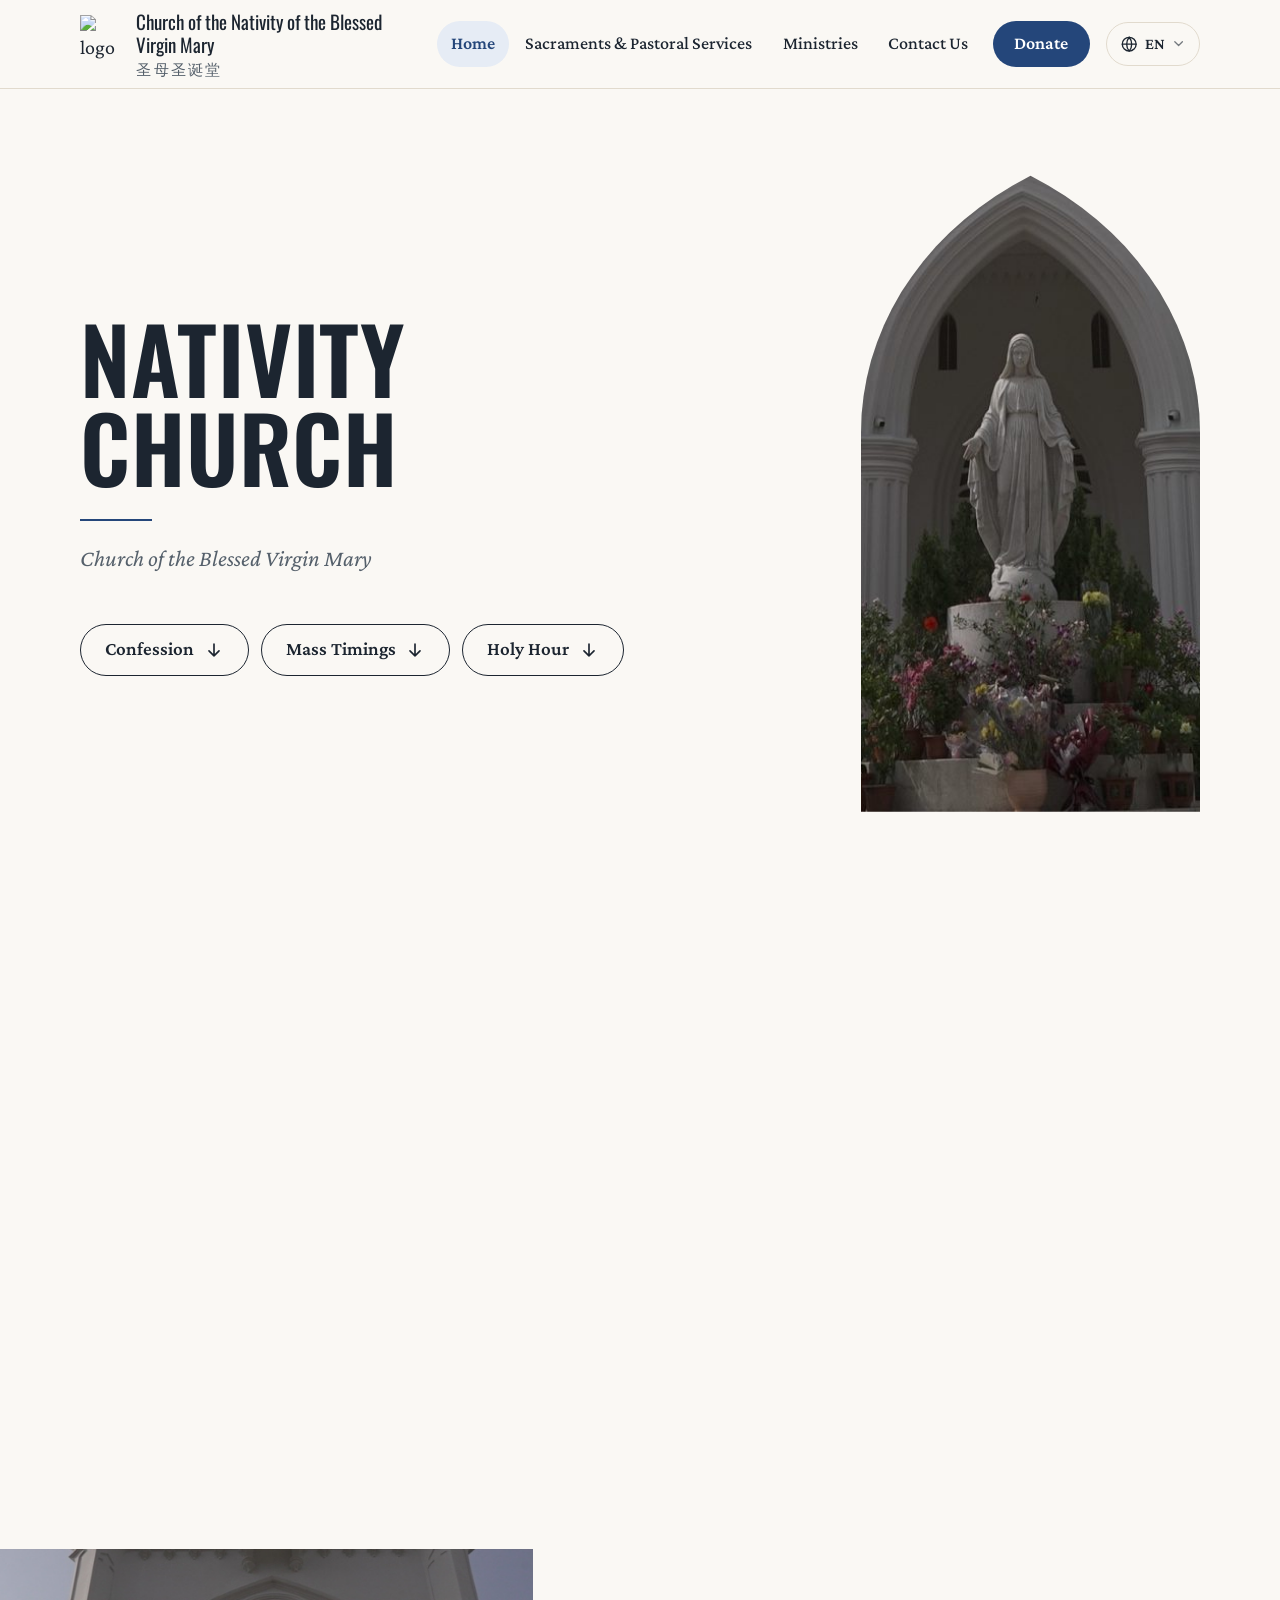
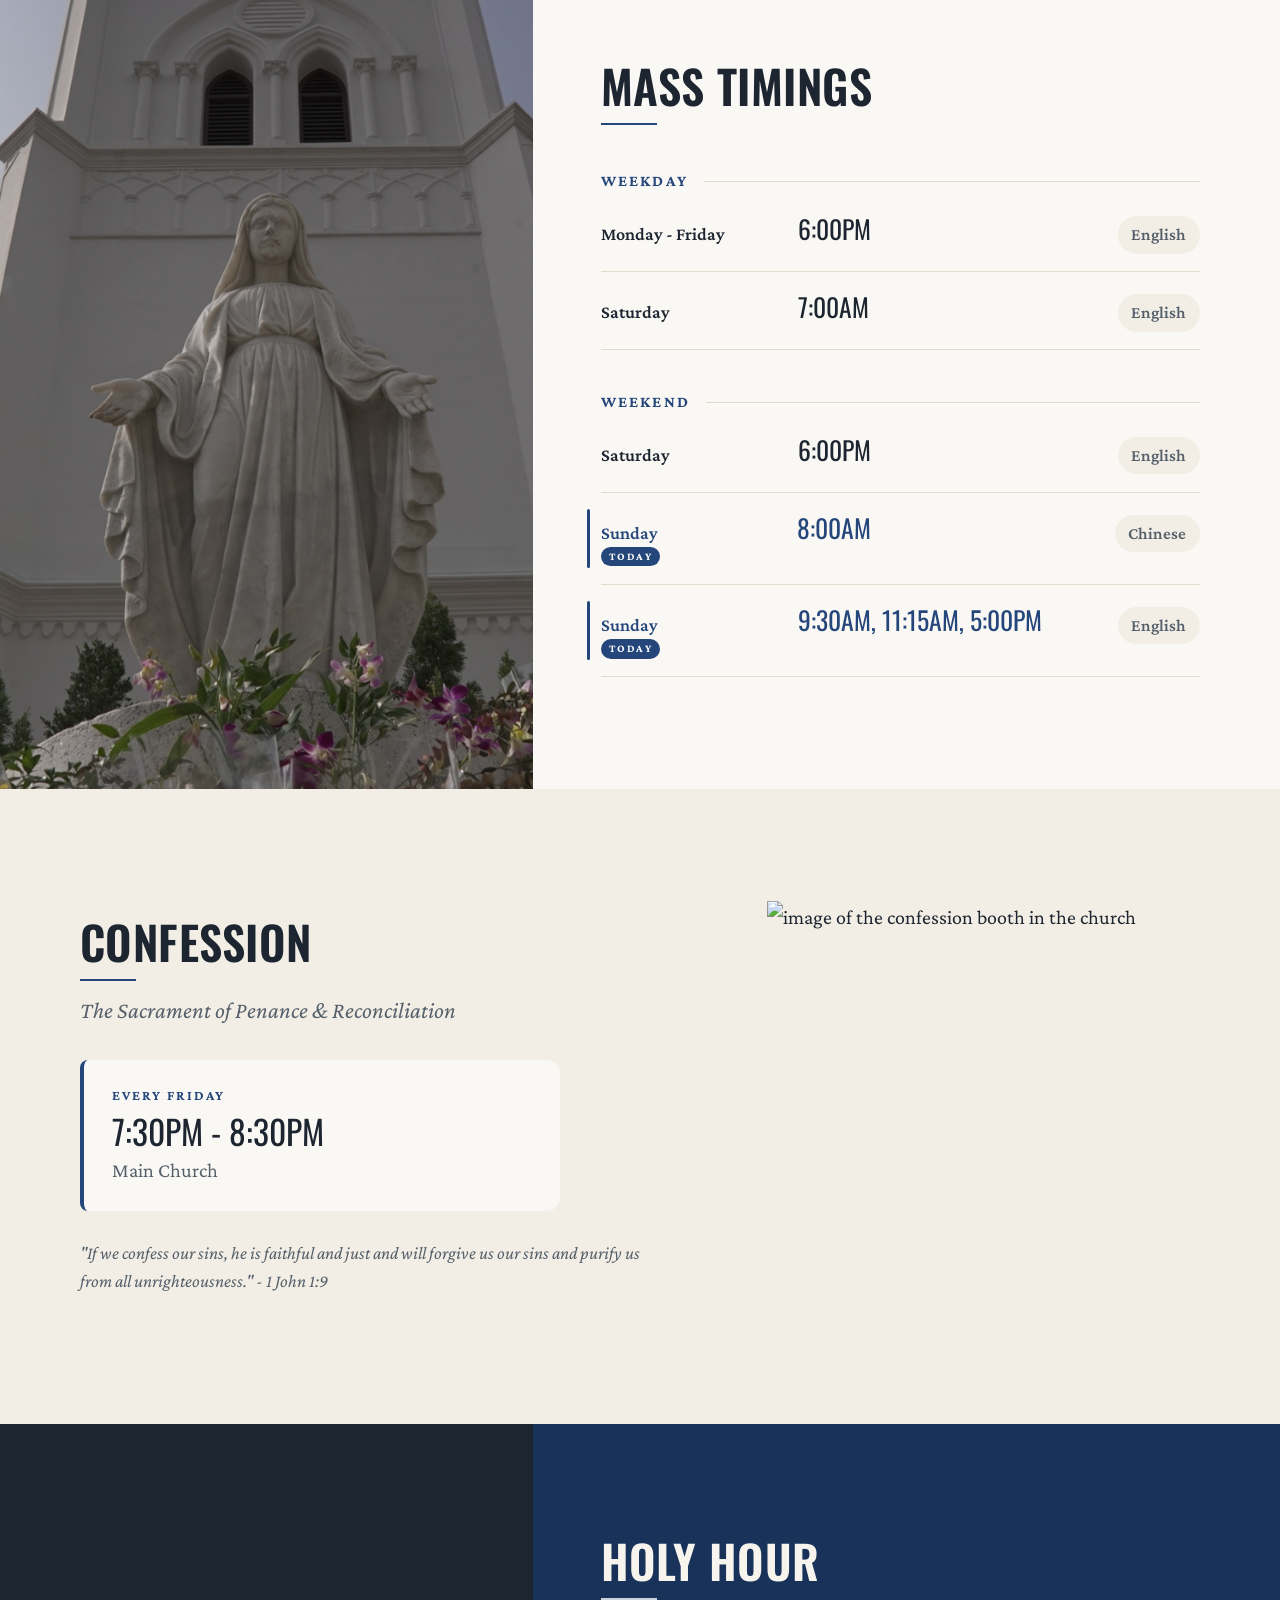
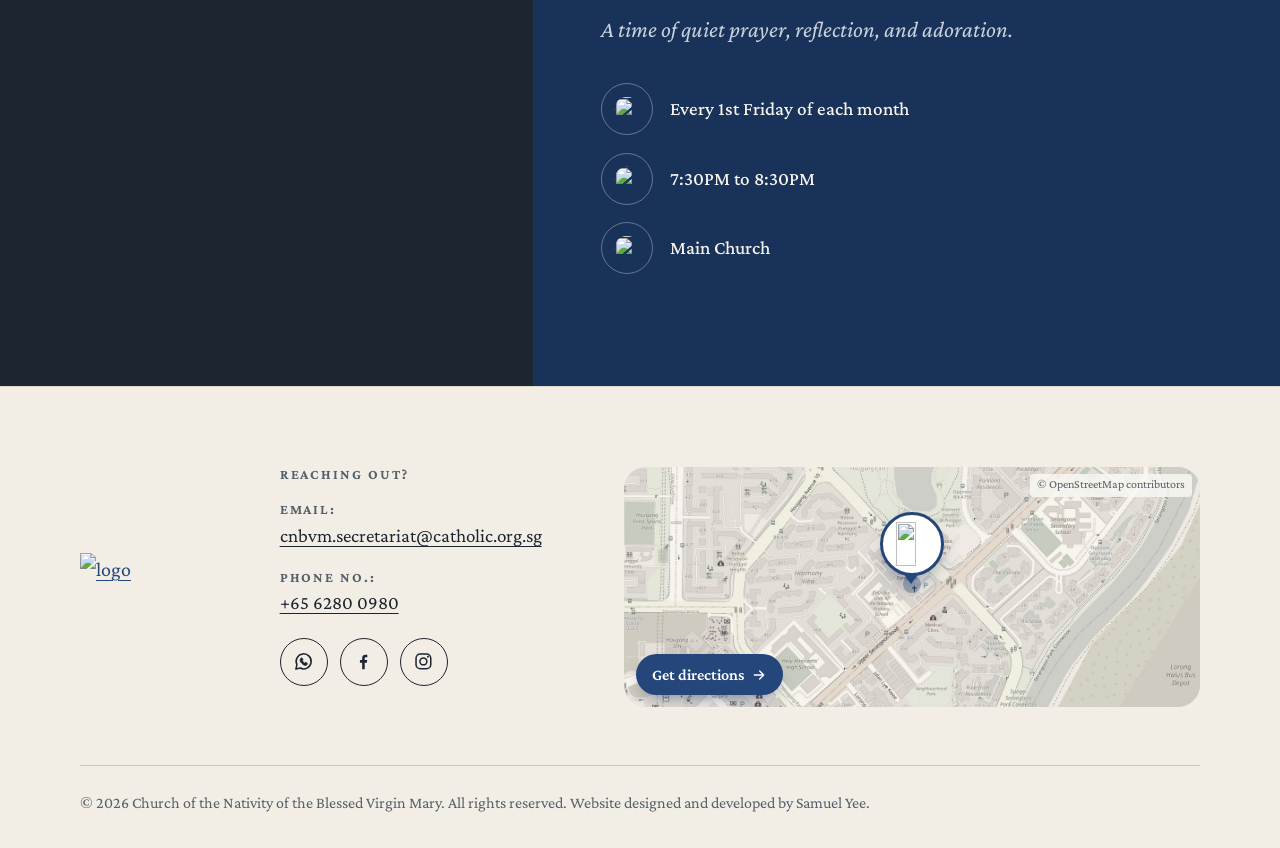
==== commit 4586ea19: "Footer: WhatsApp button in place of the website button - New image/whatsapp.svg, drawn to match the " ====
--- a/index.html
+++ b/index.html
@@ -31,6 +31,16 @@
                 setTimeout(function () { document.documentElement.classList.remove('is-arriving'); }, 2500);
             }
         } catch (e) { }
+        // refreshing the page: the curtain goes up at once and the church sketch draws itself (main.js);
+        // it always lifts within 3 seconds
+        try {
+            var nav = performance.getEntriesByType('navigation')[0];
+            var reloaded = nav ? nav.type === 'reload' : performance.navigation.type === 1;
+            if (reloaded && !matchMedia('(prefers-reduced-motion: reduce)').matches) {
+                document.documentElement.classList.add('is-reloading');
+                setTimeout(function () { document.documentElement.classList.remove('is-reloading'); }, 3000);
+            }
+        } catch (e) { }
         // language: hide the page for a moment while Chinese/Tamil is swapped in (main.js / i18n.js)
         try {
             var lang = (location.search.match(/[?&]lang=(zh|ta)\b/) || [])[1] || localStorage.getItem('nativity-lang');
@@ -55,11 +65,11 @@
     <link href="https://fonts.googleapis.com/css2?family=Crimson+Pro:ital,wght@0,400..700;1,400..700&family=Oswald:wght@500..700&display=swap" rel="stylesheet">
 
     <!-- link to external css file under css folder -->
-    <link href="css/style.css?v=20261101-1" type="text/css" rel="stylesheet">
+    <link href="css/style.css?v=20261110-3" type="text/css" rel="stylesheet">
 
     <!-- link to external js file -->
     <script src="i18n.js?v=20261031-1" defer></script>
-    <script src="main.js?v=20261101-1" defer></script>
+    <script src="main.js?v=20261106-1" defer></script>
     <!-- <link rel="manifest" href="manifest.json"> -->
 
     <meta name="theme-color" content="#FAF8F4">
@@ -261,8 +271,9 @@
                 <p><b>Email: </b><a href="mailto:cnbvm.secretariat@catholic.org.sg">cnbvm.secretariat@catholic.org.sg</a></p>
                 <p><b>Phone no.: </b><a href="tel:+6562800980">+65 6280 0980</a></p>
                 <div class="social">
-                    <a href="https://mycatholic.sg/parish/nativityofblessedvirgin" target="_blank" rel="noopener"
-                        class="social-link" aria-label="myCatholic.sg"><svg viewBox="0 0 24 24" fill="none" stroke="currentColor" stroke-width="1.75" stroke-linecap="round" stroke-linejoin="round" aria-hidden="true"><circle cx="12" cy="12" r="9"/><path d="M3 12h18M12 3a14 14 0 0 1 0 18M12 3a14 14 0 0 0 0 18"/></svg></a>
+                    <!-- WhatsApp: no link yet. To turn it on, add the chat link to this tag, e.g.
+                         href="https://wa.me/65XXXXXXXX" target="_blank" rel="noopener" -->
+                    <a class="social-link" aria-label="WhatsApp"><span class="social-icon social-icon--whatsapp" aria-hidden="true"></span></a>
 
                     <a href="https://www.facebook.com/ChurchOfTheNativityOfTheBlessedVirginMary/mentions/" target="_blank"
                         rel="noopener" class="social-link" aria-label="Facebook"><svg viewBox="0 0 24 24" fill="currentColor" aria-hidden="true"><path d="M13.5 21v-7.5h2.5l.4-3h-2.9V8.6c0-.9.3-1.5 1.5-1.5h1.5V4.4c-.3 0-1.2-.1-2.2-.1-2.2 0-3.7 1.3-3.7 3.8v2.4H8v3h2.6V21h2.9z"/></svg></a>
--- a/css/style.css
+++ b/css/style.css
@@ -629,7 +629,7 @@
     color: var(--ink);
 }
 
-.footer-contact a:hover {
+.footer-contact p a:hover {
     color: var(--marian);
 }
 
@@ -655,7 +655,20 @@
     height: 1.3rem;
 }
 
-.social-link:hover {
+/* icons kept as image files (image/whatsapp.svg), drawn in the button's colour so they turn white on hover */
+.social-icon {
+    width: 1.3rem;
+    height: 1.3rem;
+    background-color: currentColor;
+}
+
+.social-icon--whatsapp {
+    -webkit-mask: url("../image/whatsapp.svg") center / contain no-repeat;
+    mask: url("../image/whatsapp.svg") center / contain no-repeat;
+}
+
+/* only real links react to the pointer (the WhatsApp button has no link yet) */
+.social-link[href]:hover {
     border-color: var(--marian);
     background-color: var(--marian);
     color: #fff;
@@ -2069,6 +2082,7 @@
 /* quote dividers */
 .quote-band {
     background-color: var(--stone);
+    overflow-x: clip;
 }
 
 .quote-band>.container {
@@ -2079,24 +2093,36 @@
     padding-block: var(--section-y);
 }
 
-#pastroal>.container {
+#pastoral>.container {
     grid-template-columns: 7fr 5fr;
 }
 
+/* no frame: the photo fills the band from top to bottom and runs off the screen edge on its side */
 .quote-media {
-    aspect-ratio: 4 / 5;
-    border-radius: var(--radius-lg);
+    align-self: stretch;
+    min-height: clamp(360px, 36vw, 560px);
+    margin-block: calc(-1 * var(--section-y));
+    background-color: var(--line);
     background-position: center;
     background-size: cover;
 }
 
+.quote-media:first-child {
+    margin-left: calc(-1 * var(--screen-edge));
+}
+
+blockquote+.quote-media {
+    margin-right: calc(-1 * var(--screen-edge));
+}
+
 #sacrament .quote-media {
-    background-image: url("../image/church_2.jpg");
-    background-position: center 35%;
-}
-
-#pastroal .quote-media {
-    aspect-ratio: 4 / 3;
+    /* cropped from jesusstatue.jpg so the statue's face is exactly in the middle: it stays centred
+       whatever shape the frame is (the 54% keeps the whole figure in view when the top and bottom are trimmed) */
+    background-image: url("../image/jesusstatue-centred.jpg");
+    background-position: center 54%;
+}
+
+#pastoral .quote-media {
     background-image: url("../image/church_donation_bg.jpg");
     background-position: 70% center;
 }
@@ -2153,14 +2179,18 @@
 @media (max-width: 860px) {
 
     .quote-band>.container,
-    #pastroal>.container {
+    #pastoral>.container {
         grid-template-columns: 1fr;
     }
 
+    /* phones and tablets: edge to edge along the top of the band */
     .quote-media,
-    #pastroal .quote-media {
+    .quote-media:first-child,
+    blockquote+.quote-media {
         order: -1;
+        min-height: 0;
         aspect-ratio: 16 / 9;
+        margin: calc(-1 * var(--section-y)) calc(-1 * var(--gutter)) 0;
     }
 }
 
@@ -2718,12 +2748,15 @@
     page transition
     (a brief branded screen while moving between pages; classes set by main.js)
 =============================*/
+:root {
+    --curtain-logo: clamp(200px, 34vh, 300px);
+}
+
 html::after {
     content: "";
     position: fixed;
     inset: 0;
     z-index: 100;
-    --curtain-logo: clamp(200px, 34vh, 300px);
     background: var(--paper) url("../logo/nativityChurchLogo.png") center / auto var(--curtain-logo) no-repeat;
     opacity: 0;
     visibility: hidden;
@@ -2732,7 +2765,8 @@
 }
 
 html.is-leaving::after,
-html.is-arriving::after {
+html.is-arriving::after,
+html.is-reloading::after {
     opacity: 1;
     visibility: visible;
 }
@@ -2750,6 +2784,48 @@
 
     to {
         background-size: auto calc(var(--curtain-logo) * 1.06);
+    }
+}
+
+/* the sketch drawing itself on the way to another page or when a page is refreshed (built by
+   main.js), in the same spot as the logo above, so the next page opens on the finished sketch */
+.sketch-curtain {
+    position: fixed;
+    inset: 0;
+    z-index: 101;
+    display: grid;
+    place-items: center;
+    opacity: 0;
+    visibility: hidden;
+    pointer-events: none;
+    transition: opacity .32s var(--ease), visibility .32s;
+}
+
+.sketch-curtain canvas {
+    width: auto;
+    height: var(--curtain-logo);
+}
+
+html.is-sketching .sketch-curtain,
+html.is-reloading .sketch-curtain {
+    opacity: 1;
+    visibility: visible;
+}
+
+/* while the sketch draws (on the way out, or on a refresh) the curtain is plain paper */
+html.is-sketching::after,
+html.is-reloading::after {
+    background-image: none;
+    animation: none;
+}
+
+.sketch-curtain.is-drawn canvas {
+    animation: sketch-breathe 1.6s var(--ease) infinite alternate;
+}
+
+@keyframes sketch-breathe {
+    to {
+        scale: 1.06;
     }
 }
 
@@ -3224,7 +3300,7 @@
 @supports (animation-timeline: view()) {
     @media (prefers-reduced-motion: no-preference) {
         :is(.section-title, .mass-group, .mass-row, .info-card, .verse, .holy-list li,
-            .directoryItem, .priest, .quote-band blockquote, .quote-media, .feature-body,
+            .directoryItem, .priest, .quote-band blockquote, .feature-body,
             .ministry-card, .proj-card, .give-card, .ministryContact .container>*, .about-text) {
             animation: scroll-reveal linear both;
             animation-timeline: view();
@@ -3232,13 +3308,13 @@
         }
 
         /* photos open from the screen edge they run off, fully open once the whole photo is in view */
-        :is(.split-media, .feature-body+.feature-media img, .bleed--media-right:not(.bleed--hero) .bleed-media) {
+        :is(.split-media, .feature-body+.feature-media img, blockquote+.quote-media, .bleed--media-right:not(.bleed--hero) .bleed-media) {
             animation: unveil-from-right linear both;
             animation-timeline: view();
             animation-range: entry 0% entry 100%;
         }
 
-        :is(.feature-media:first-child img, .bleed--media-left .bleed-media) {
+        :is(.feature-media:first-child img, .quote-media:first-child, .bleed--media-left .bleed-media) {
             animation: unveil-from-left linear both;
             animation-timeline: view();
             animation-range: entry 0% entry 100%;
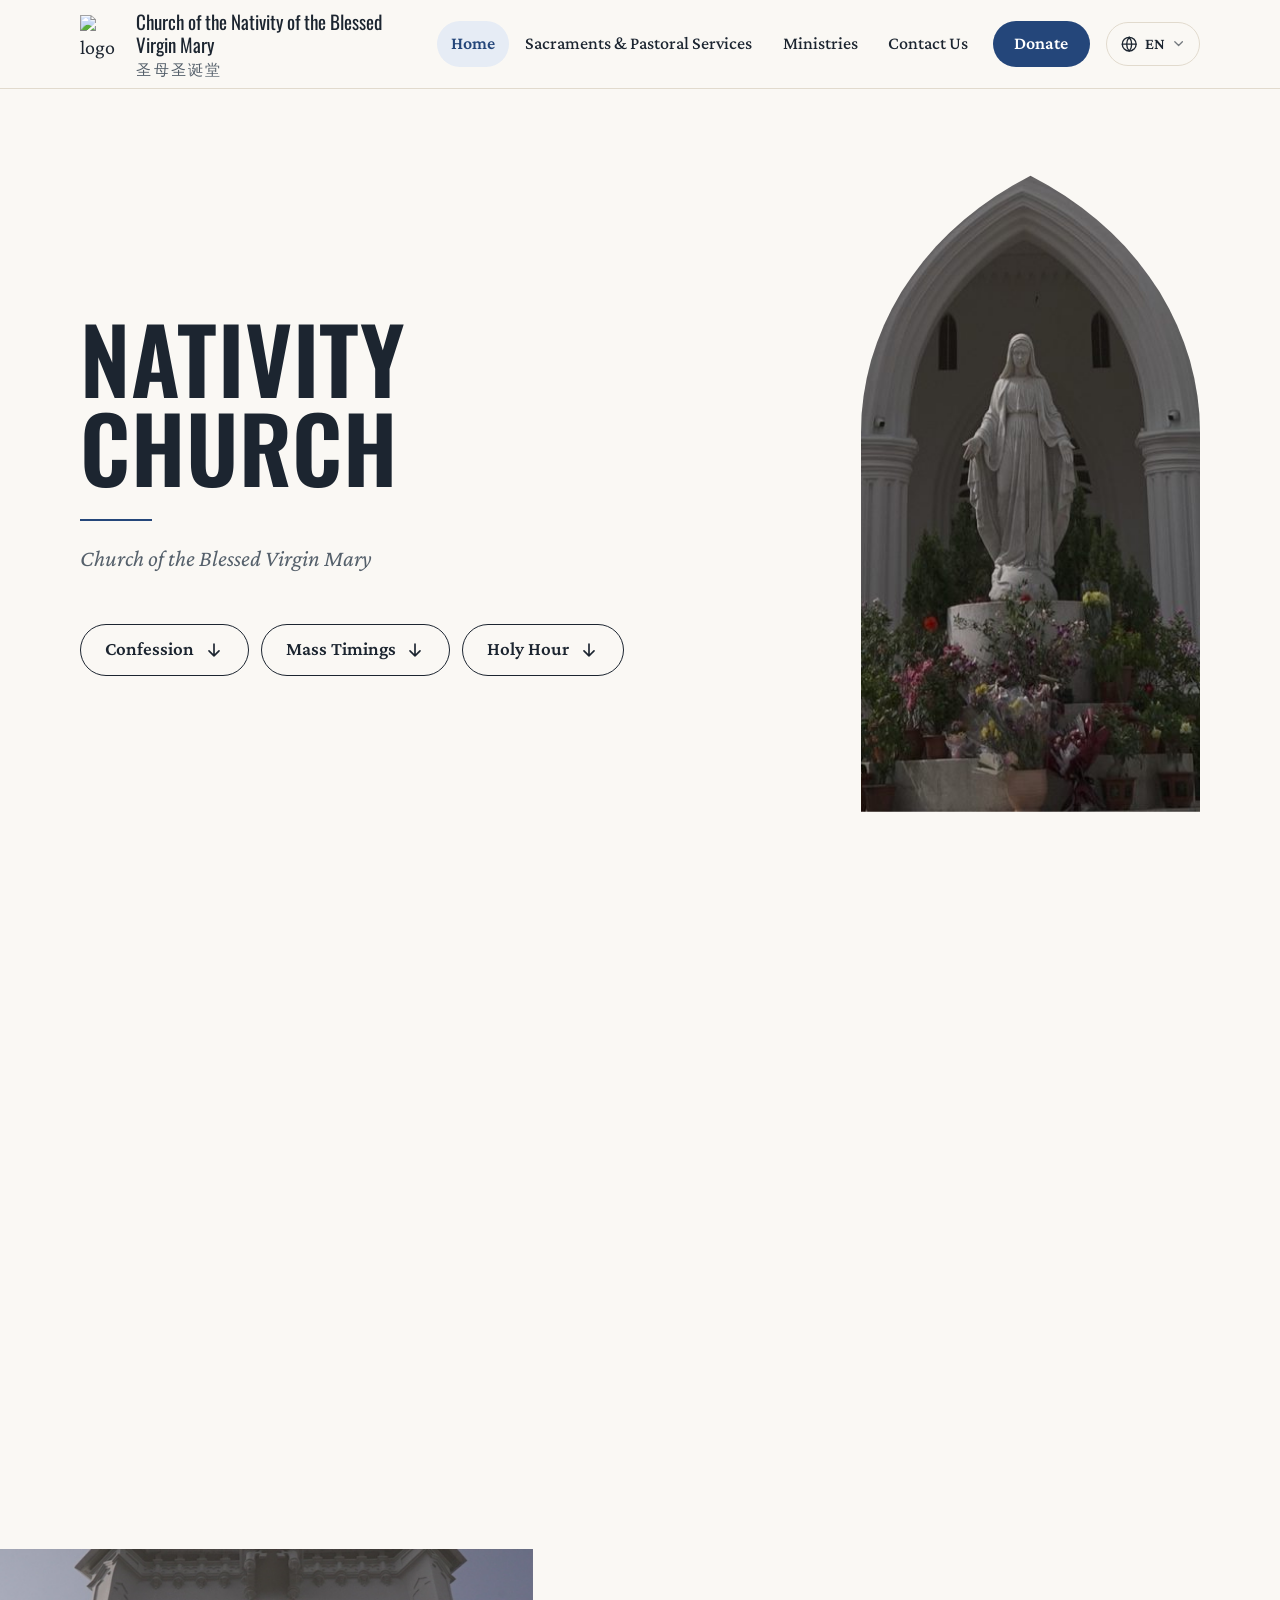
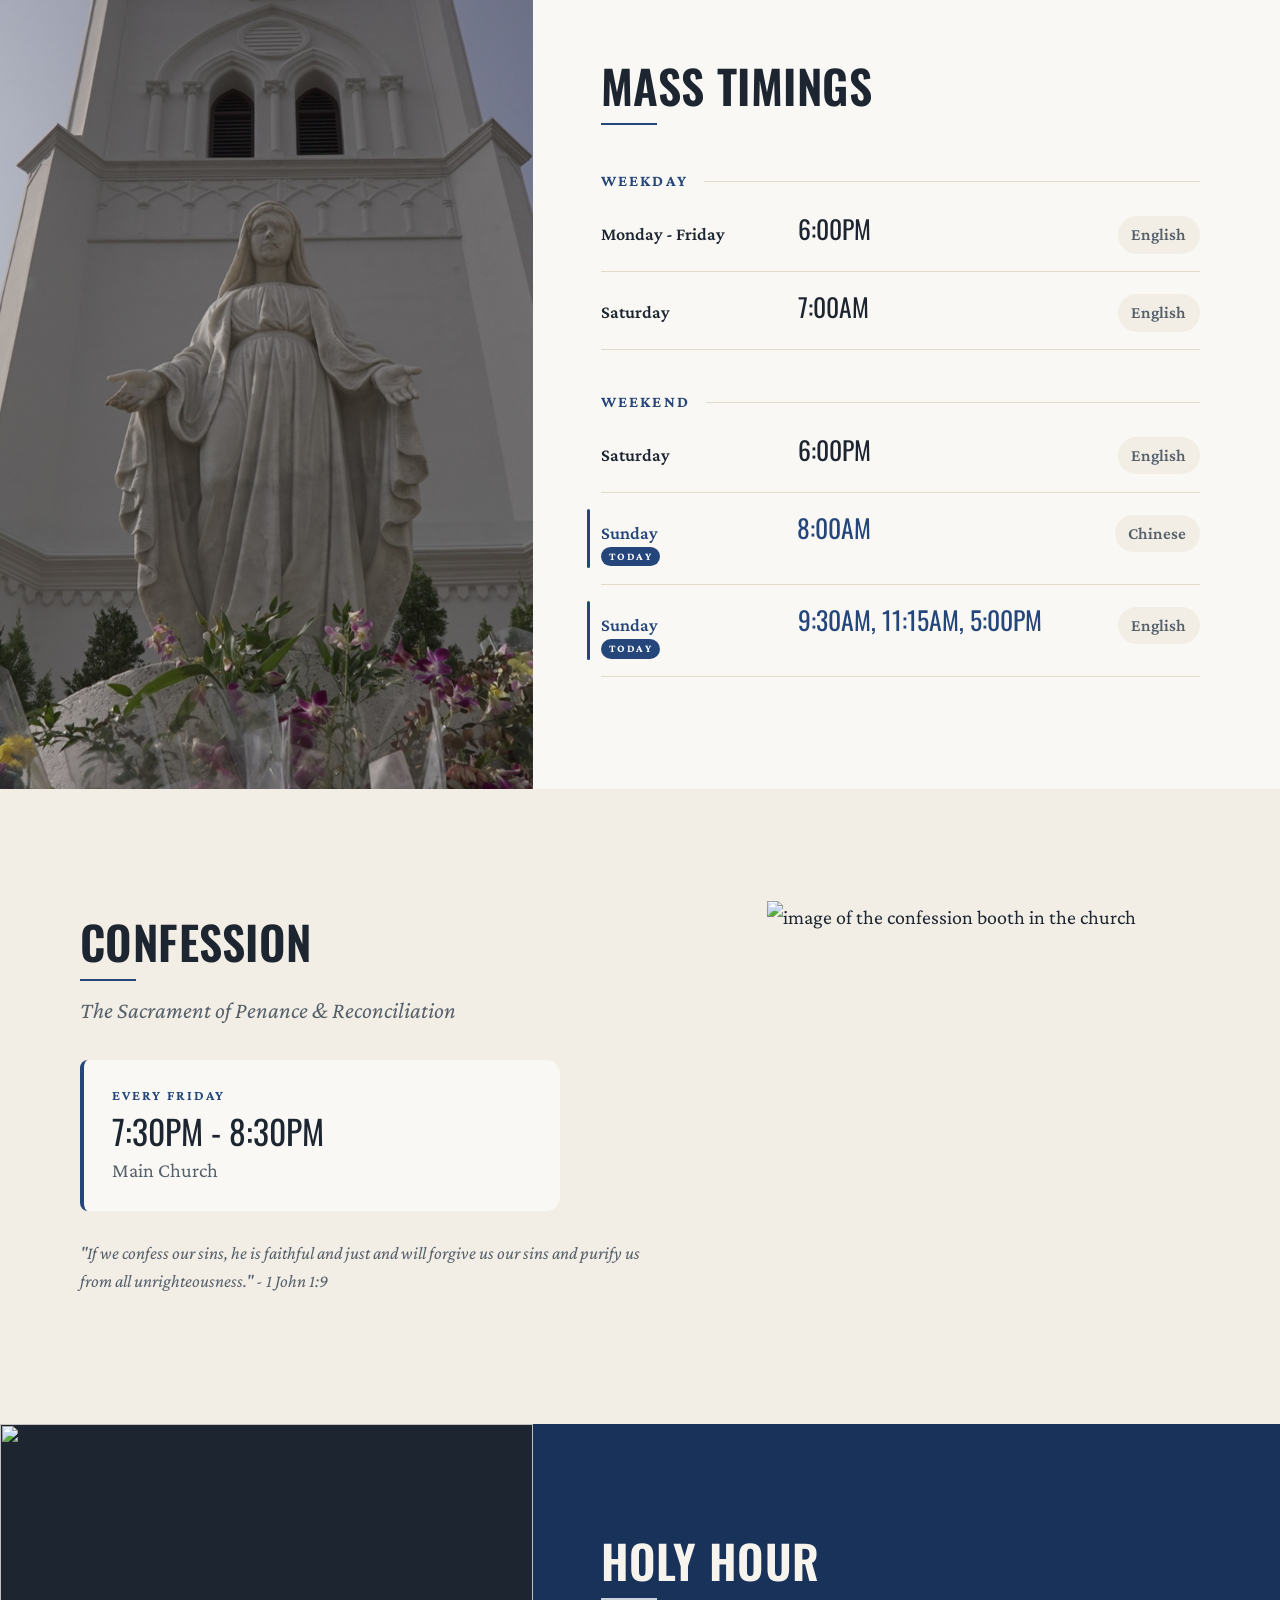
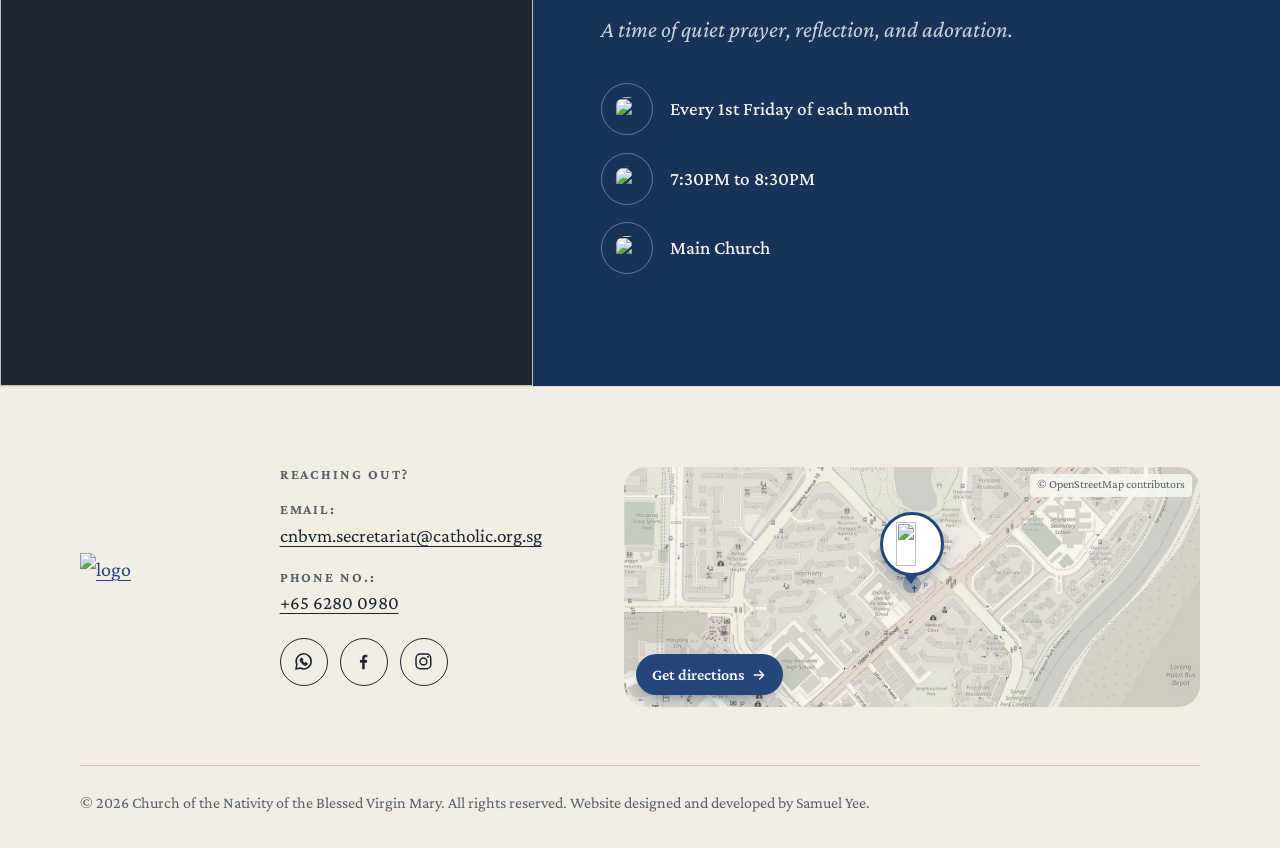
==== commit 6595f435: "Footer: link the WhatsApp button to the parish WhatsApp channel Co-Authored-By: Claude Opus 5.5 <nor" ====
--- a/index.html
+++ b/index.html
@@ -271,9 +271,8 @@
                 <p><b>Email: </b><a href="mailto:cnbvm.secretariat@catholic.org.sg">cnbvm.secretariat@catholic.org.sg</a></p>
                 <p><b>Phone no.: </b><a href="tel:+6562800980">+65 6280 0980</a></p>
                 <div class="social">
-                    <!-- WhatsApp: no link yet. To turn it on, add the chat link to this tag, e.g.
-                         href="https://wa.me/65XXXXXXXX" target="_blank" rel="noopener" -->
-                    <a class="social-link" aria-label="WhatsApp"><span class="social-icon social-icon--whatsapp" aria-hidden="true"></span></a>
+                    <a href="https://whatsapp.com/channel/0029VbE4TybHbFV70ItPyC3u" target="_blank" rel="noopener"
+                        class="social-link" aria-label="WhatsApp channel"><span class="social-icon social-icon--whatsapp" aria-hidden="true"></span></a>
 
                     <a href="https://www.facebook.com/ChurchOfTheNativityOfTheBlessedVirginMary/mentions/" target="_blank"
                         rel="noopener" class="social-link" aria-label="Facebook"><svg viewBox="0 0 24 24" fill="currentColor" aria-hidden="true"><path d="M13.5 21v-7.5h2.5l.4-3h-2.9V8.6c0-.9.3-1.5 1.5-1.5h1.5V4.4c-.3 0-1.2-.1-2.2-.1-2.2 0-3.7 1.3-3.7 3.8v2.4H8v3h2.6V21h2.9z"/></svg></a>
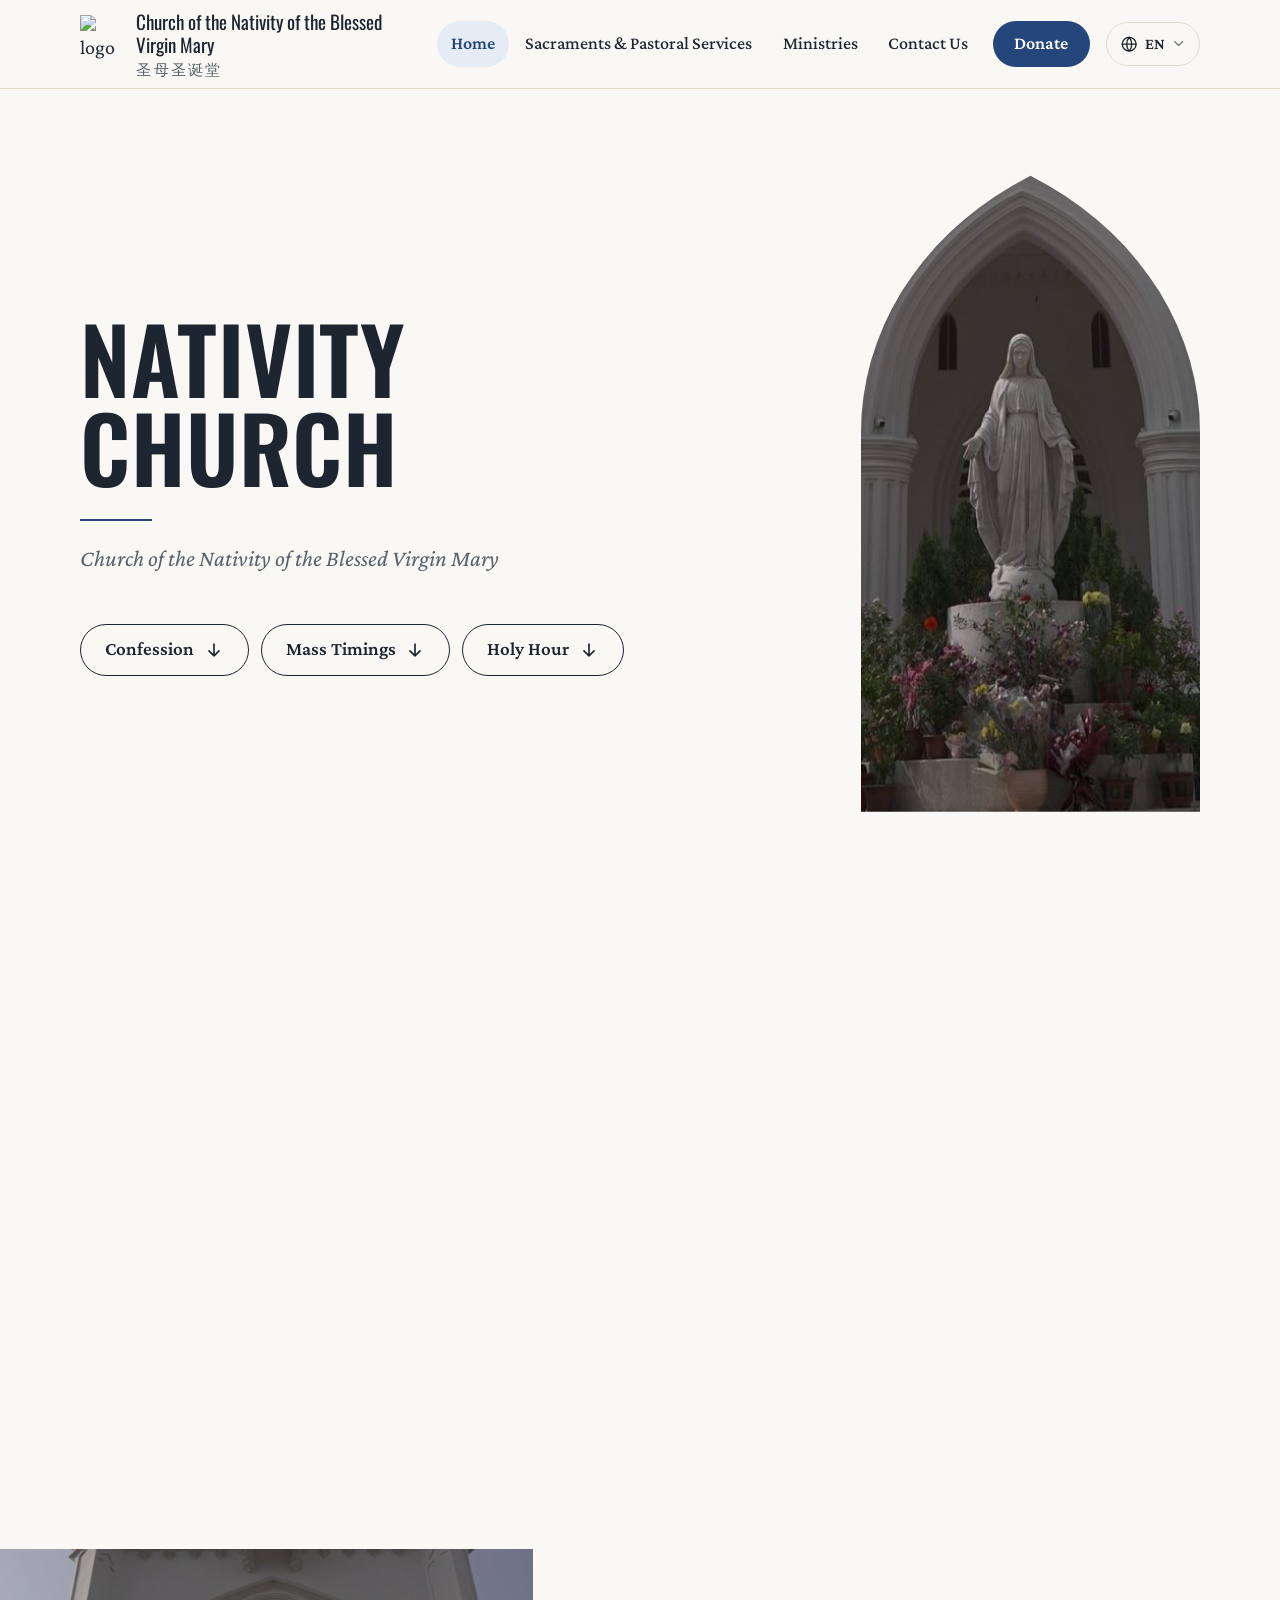
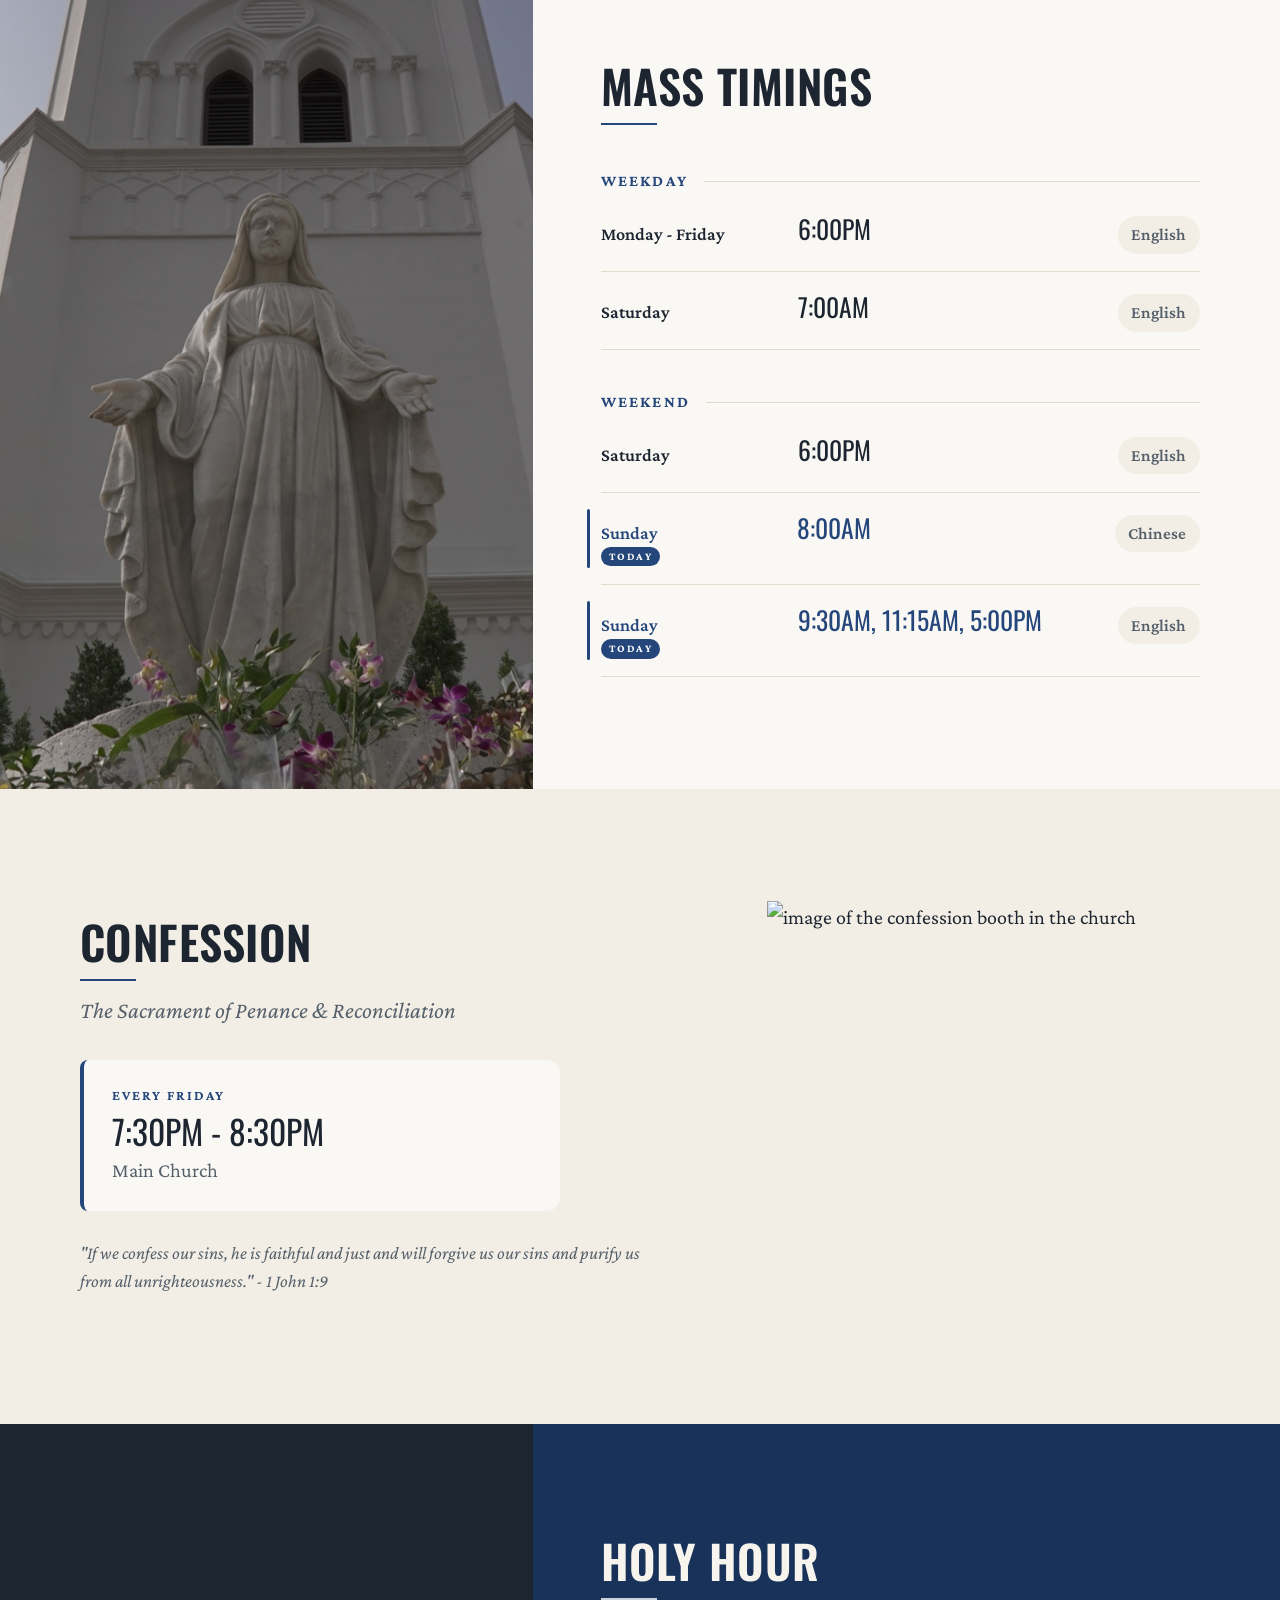
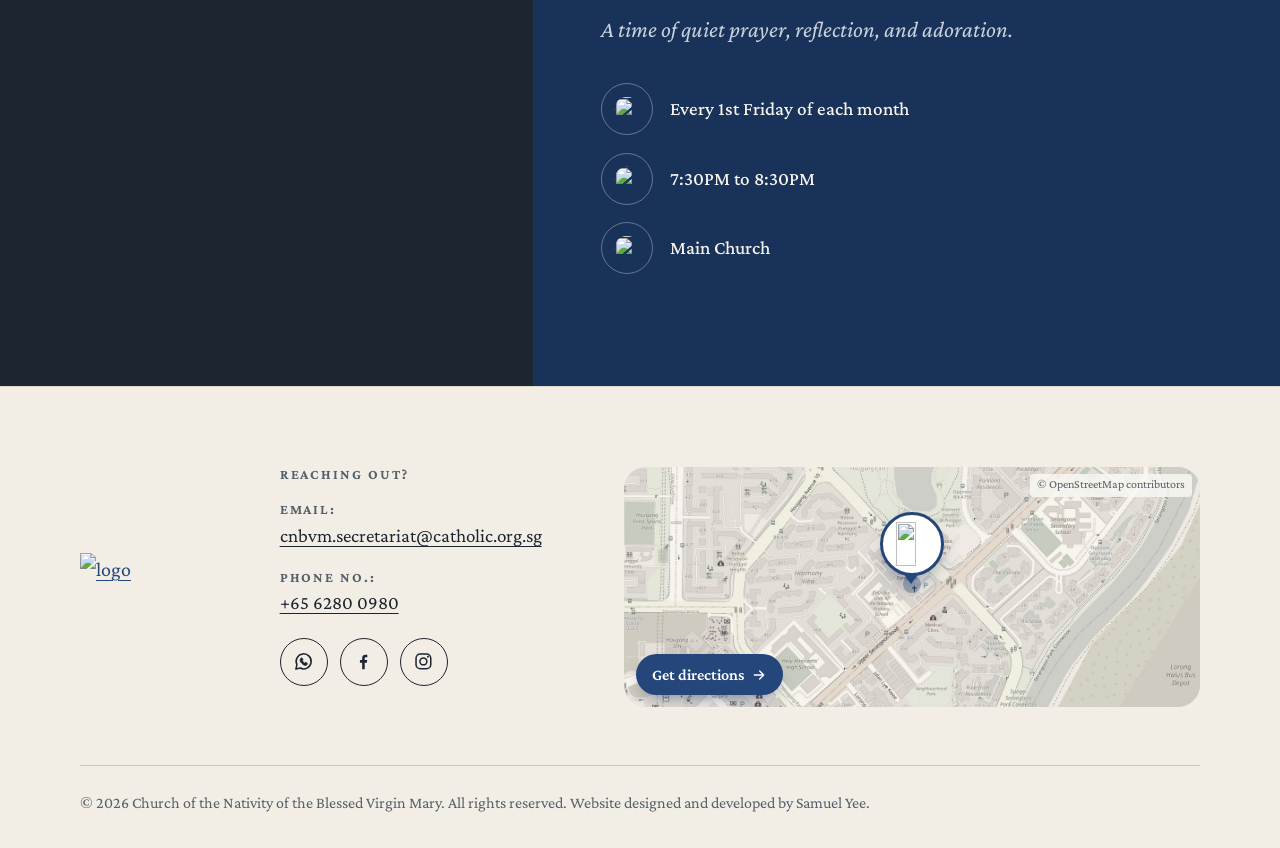
==== commit 0211a8a5: "Home hero subtitle: "Church of the Nativity of the Blessed Virgin Mary" Chinese uses the parish's ow" ====
--- a/index.html
+++ b/index.html
@@ -68,7 +68,7 @@
     <link href="css/style.css?v=20261110-3" type="text/css" rel="stylesheet">
 
     <!-- link to external js file -->
-    <script src="i18n.js?v=20261031-1" defer></script>
+    <script src="i18n.js?v=20261110-1" defer></script>
     <script src="main.js?v=20261106-1" defer></script>
     <!-- <link rel="manifest" href="manifest.json"> -->
 
@@ -135,7 +135,7 @@
                     <div class="hero-text">
                         <h1>NATIVITY CHURCH</h1>
                         <!-- can put a short one liner here -->
-                        <p class="hero-sub lead">Church of the Blessed Virgin Mary</p>
+                        <p class="hero-sub lead">Church of the Nativity of the Blessed Virgin Mary</p>
                         <div class="hero-actions">
                             <a class="btn btn--jump" href="#confessionSch">Confession</a>
                             <a class="btn btn--jump" href="#massSchedule">Mass Timings</a>
